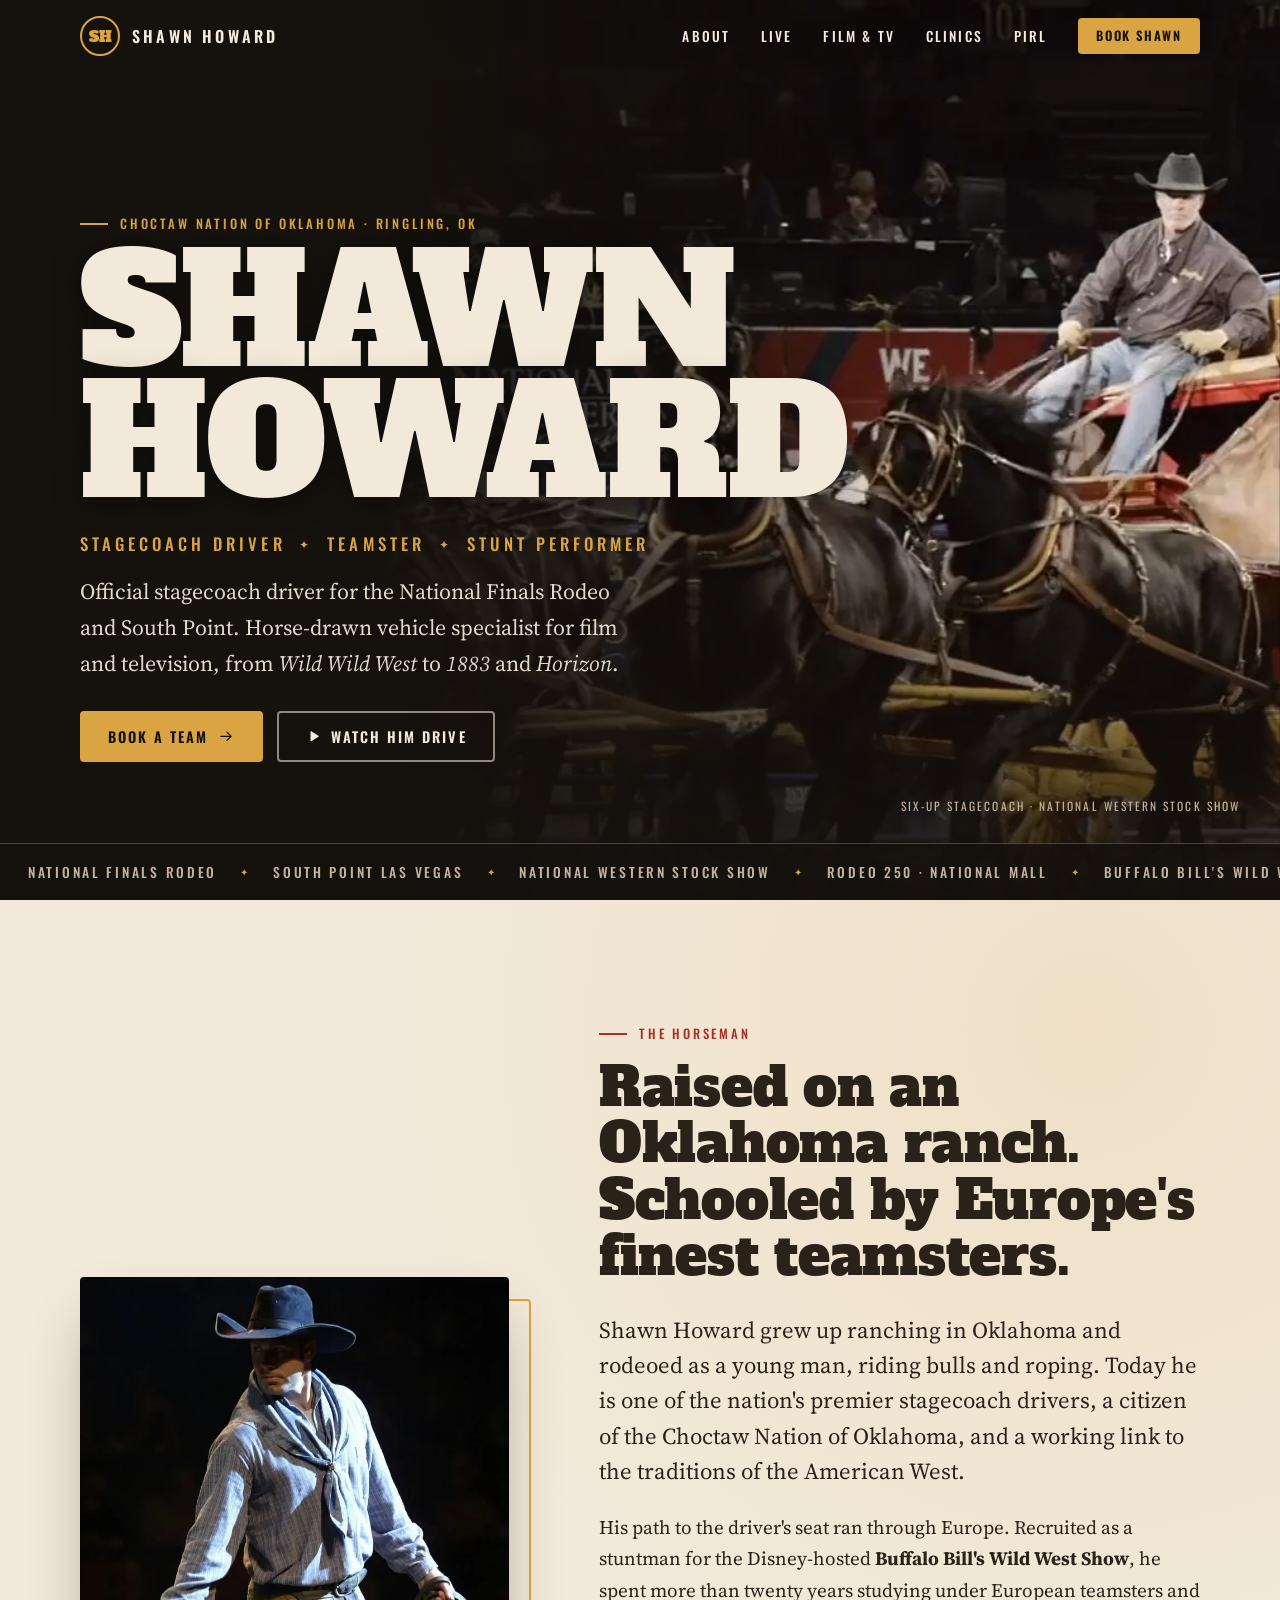
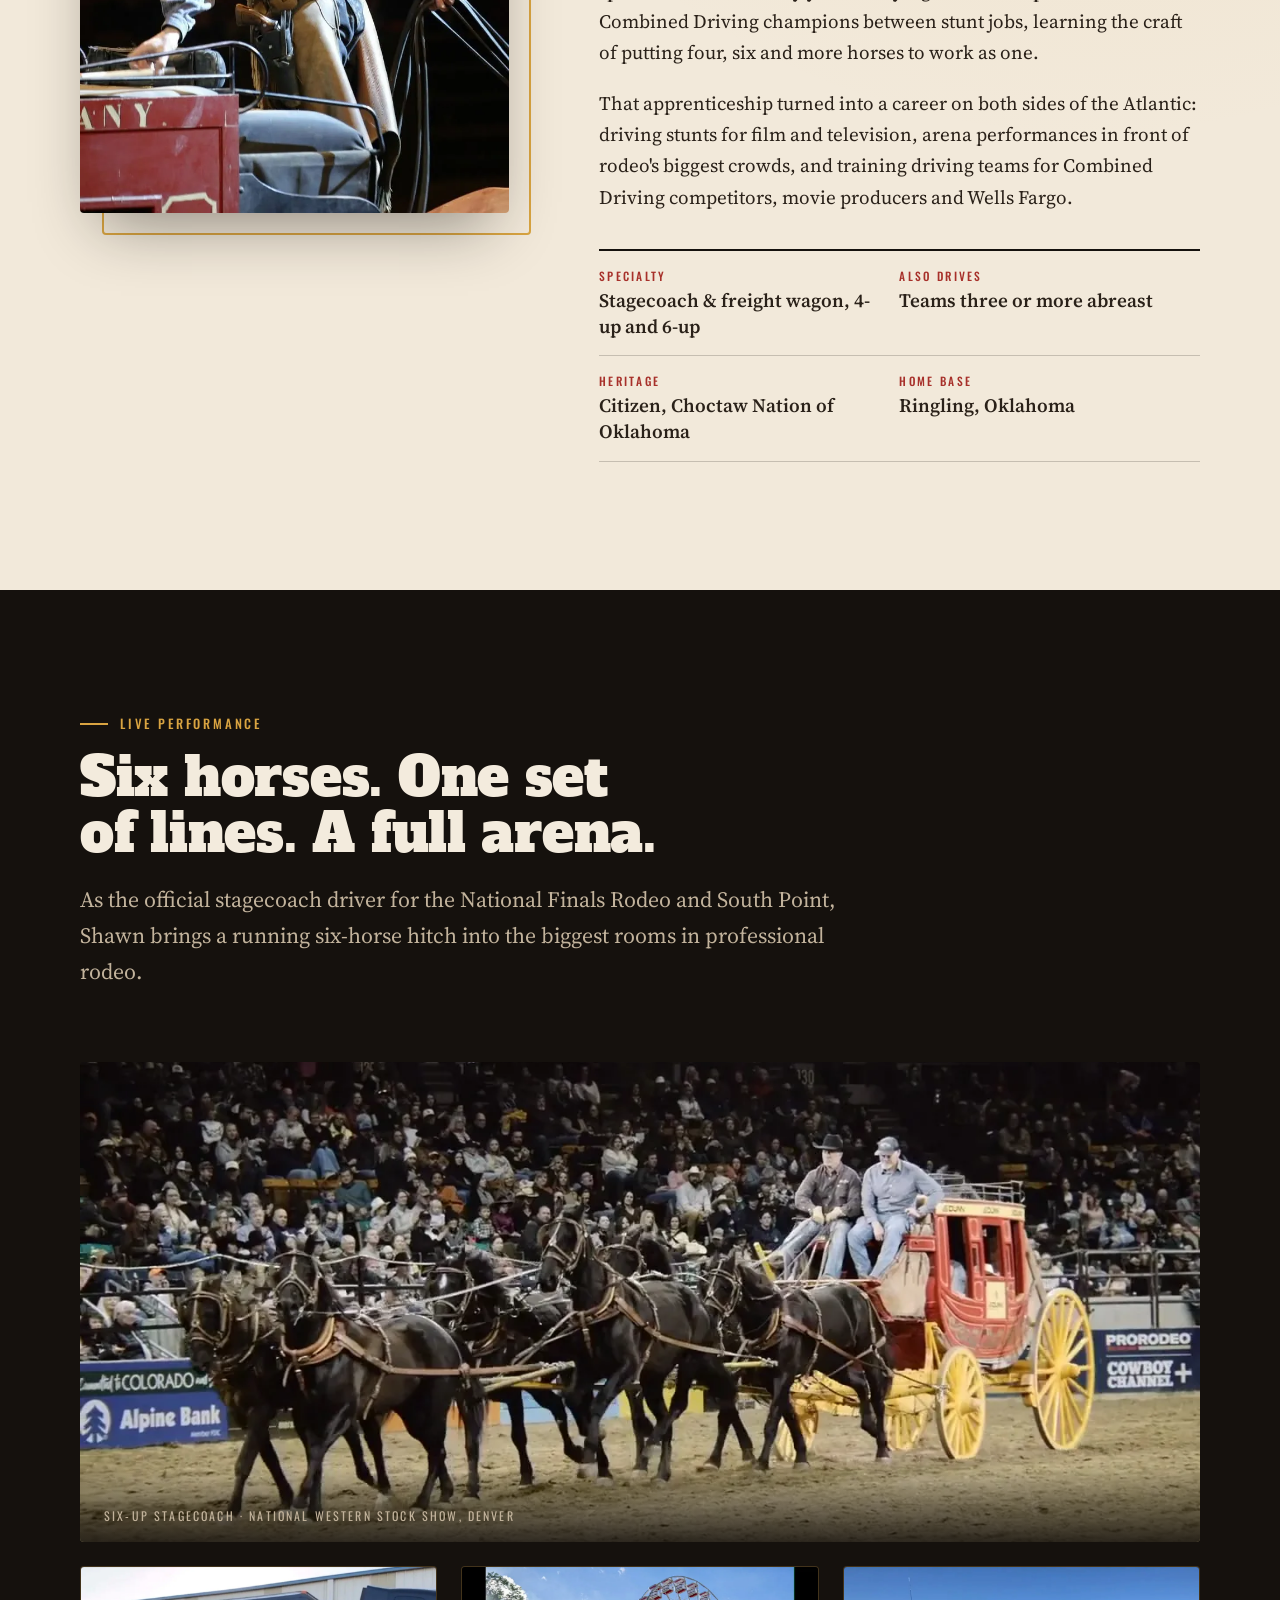
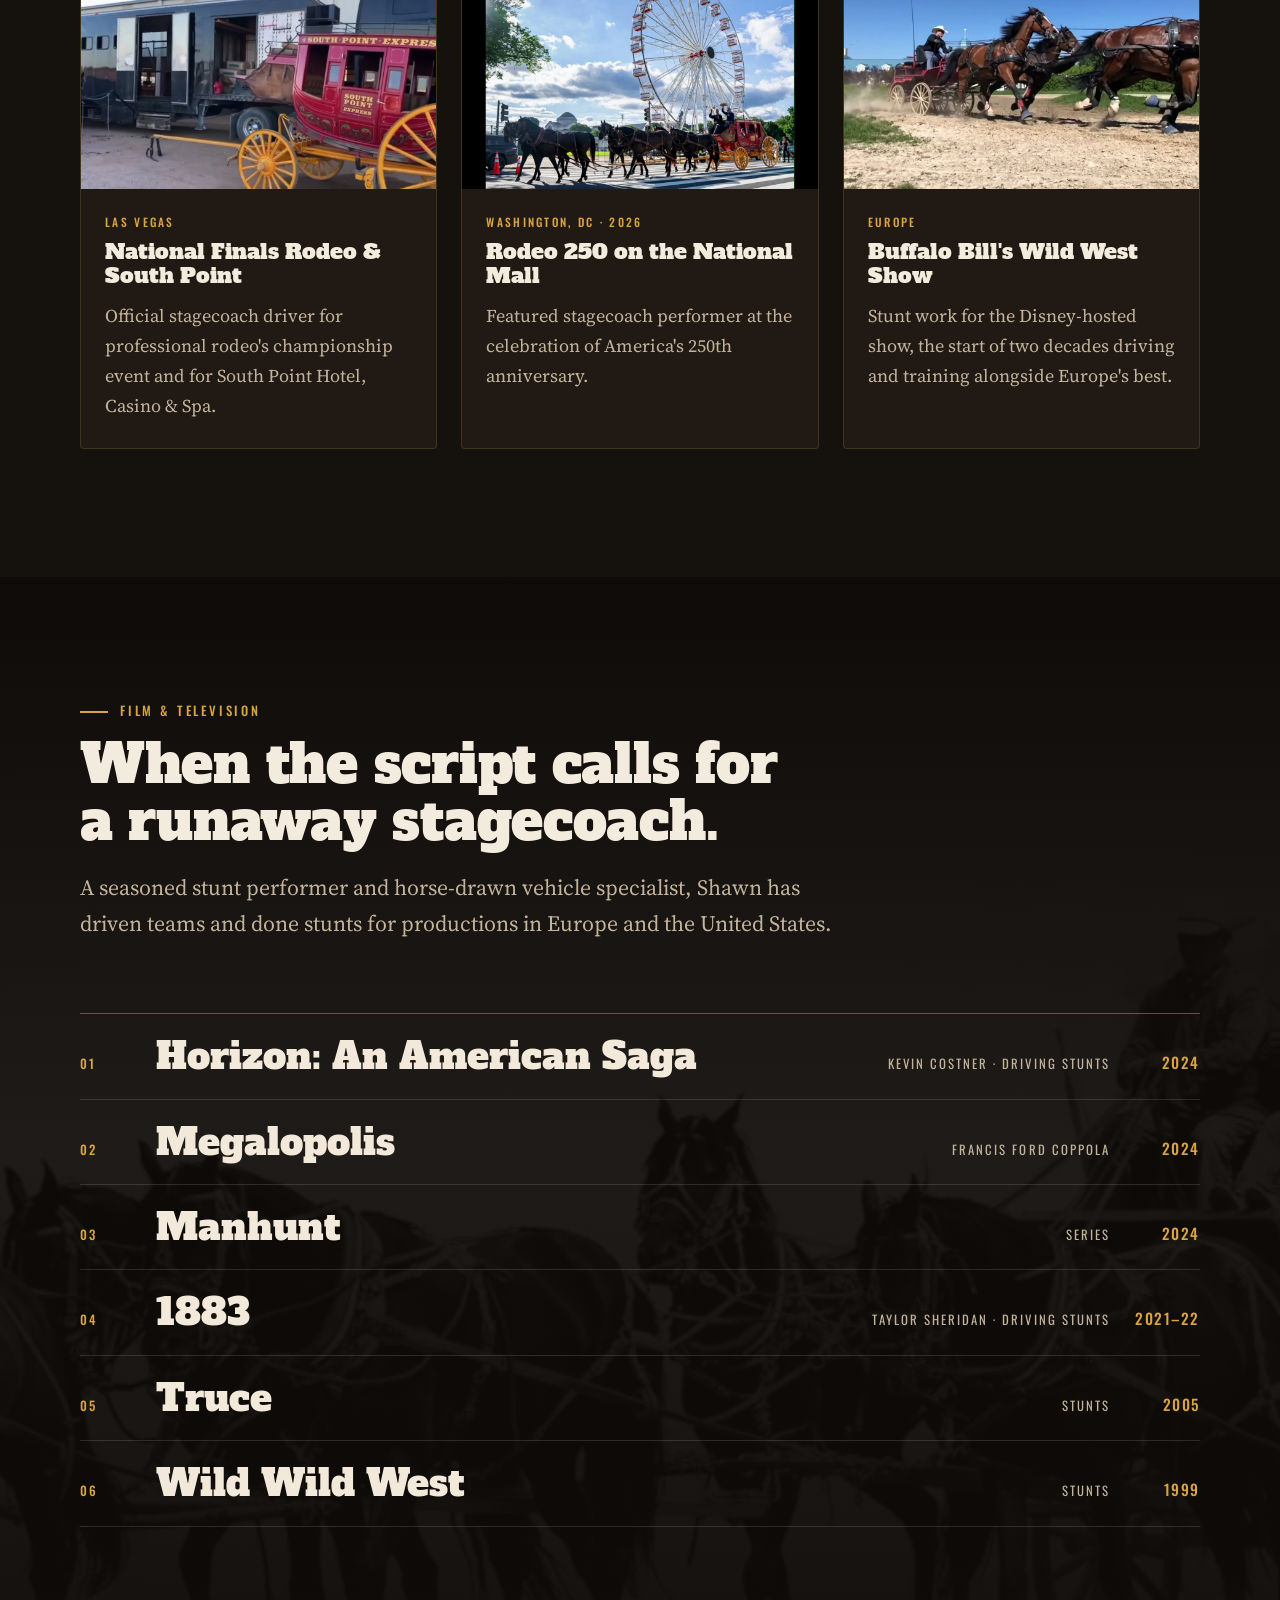
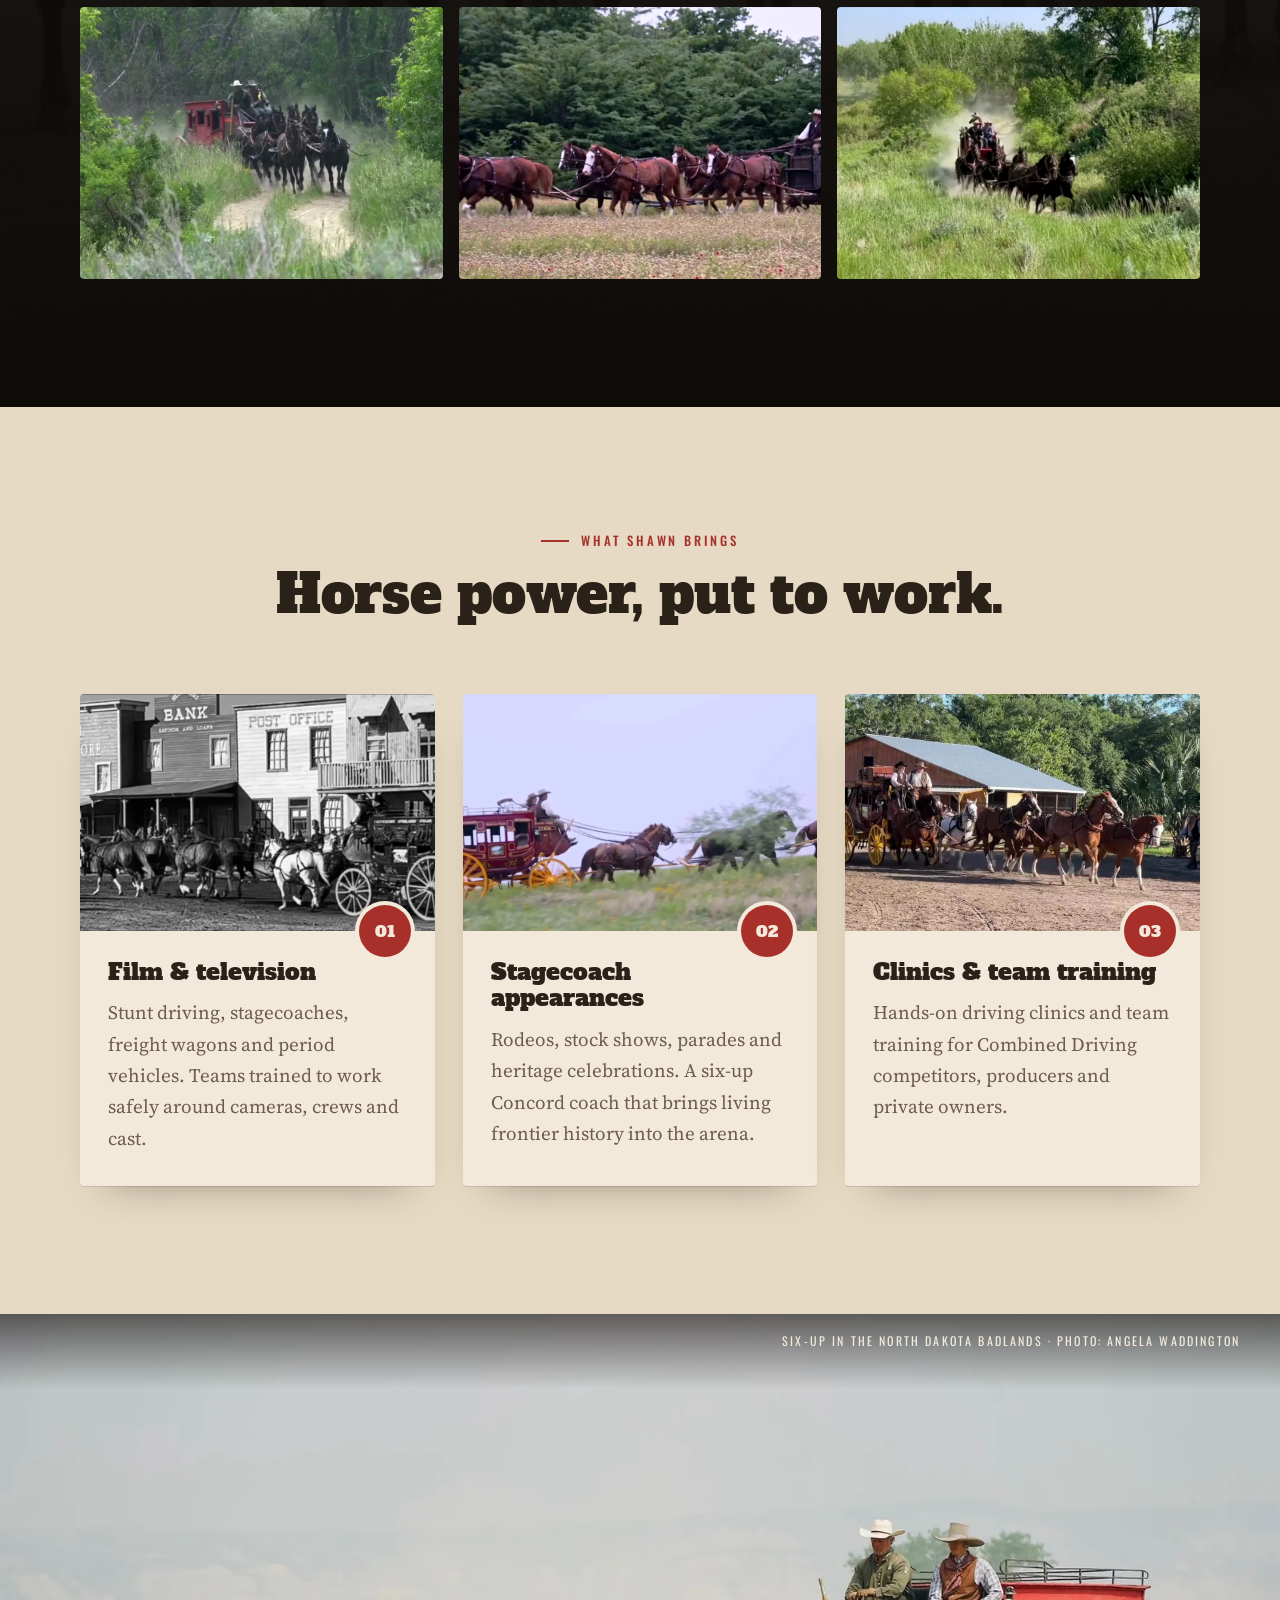
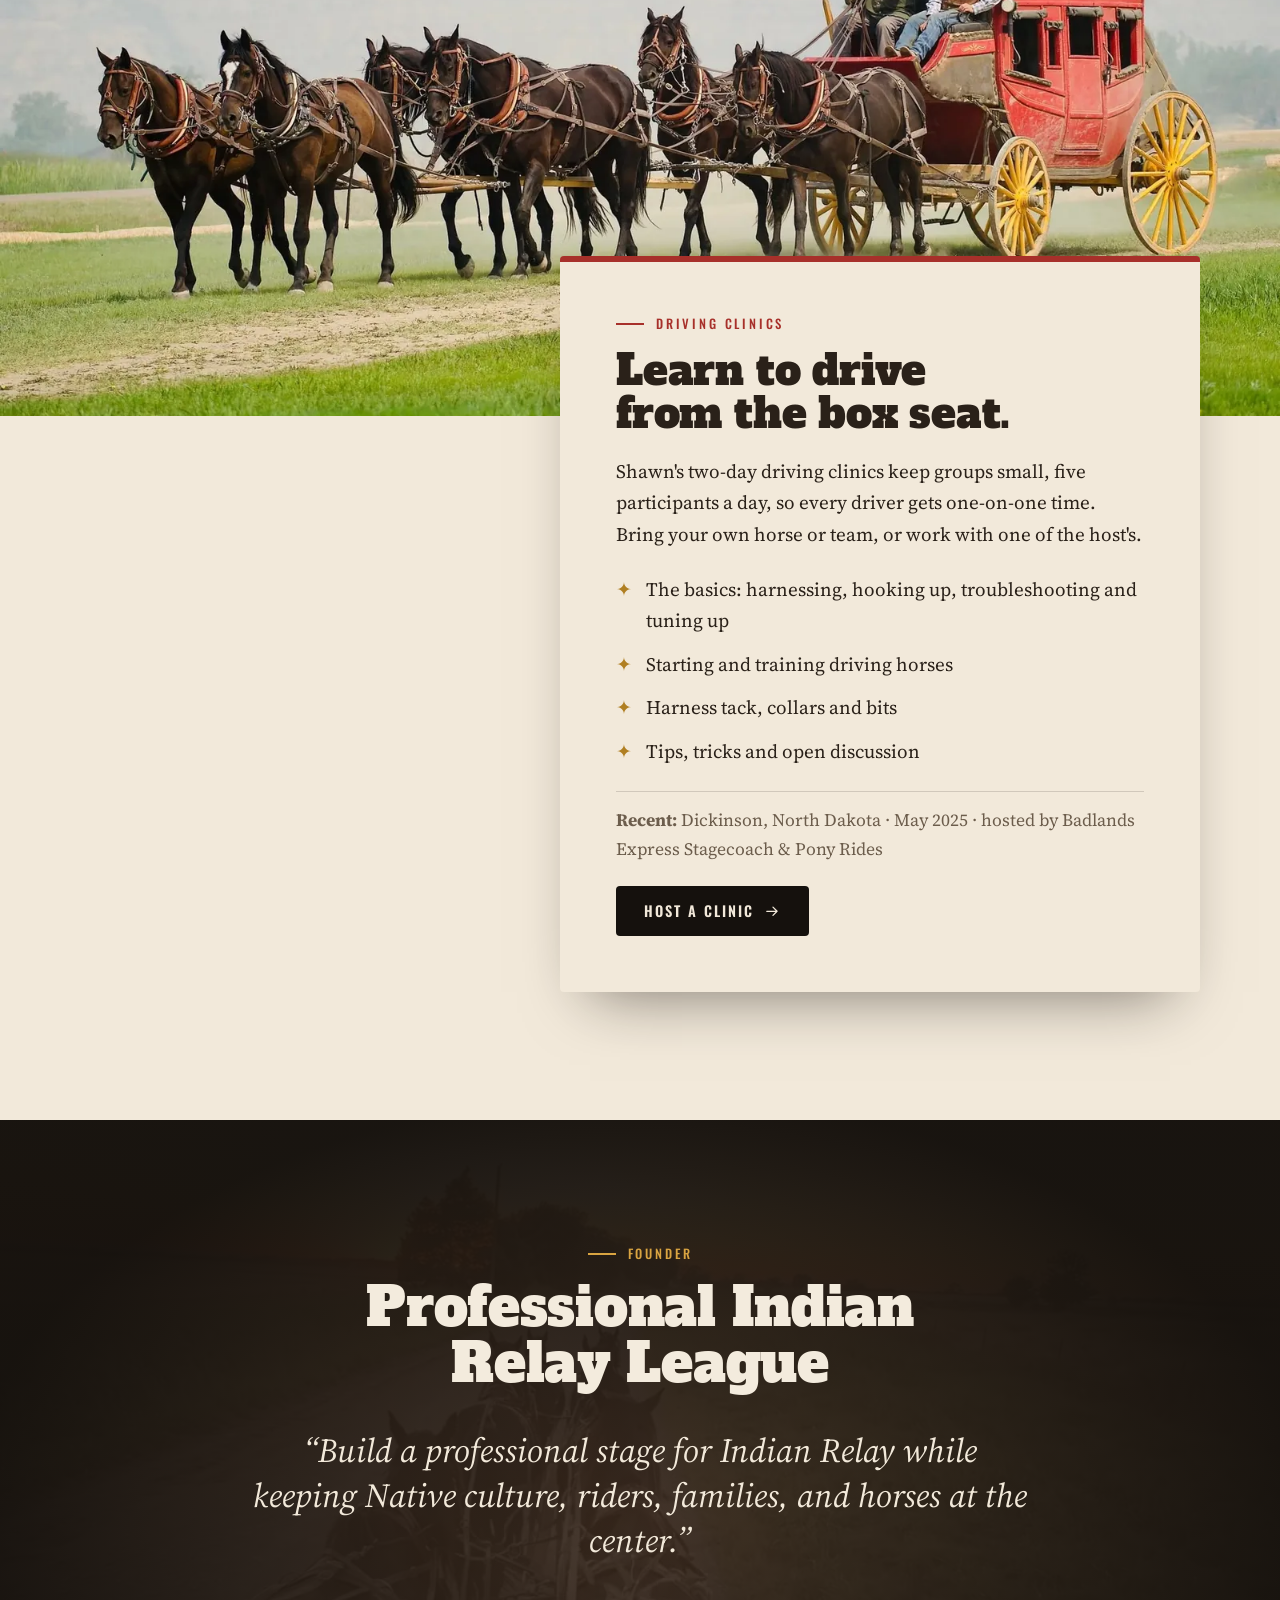
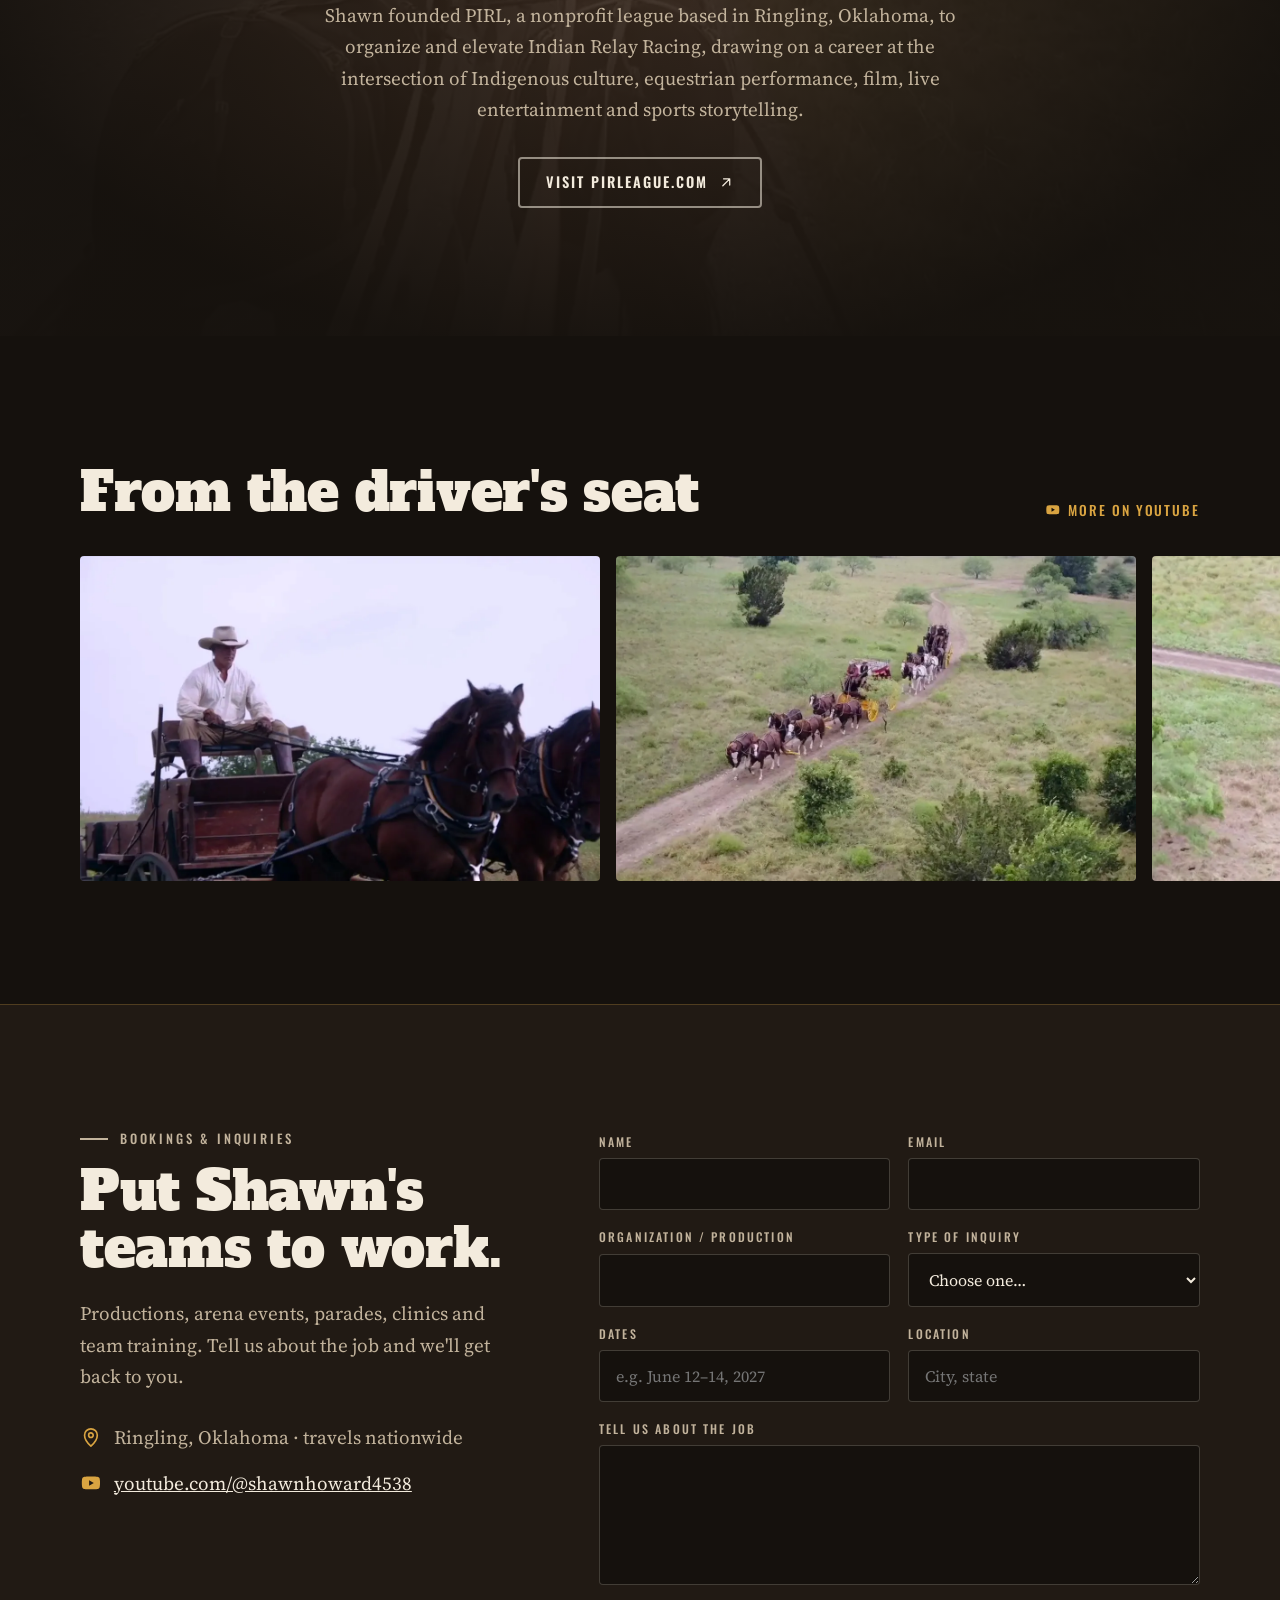
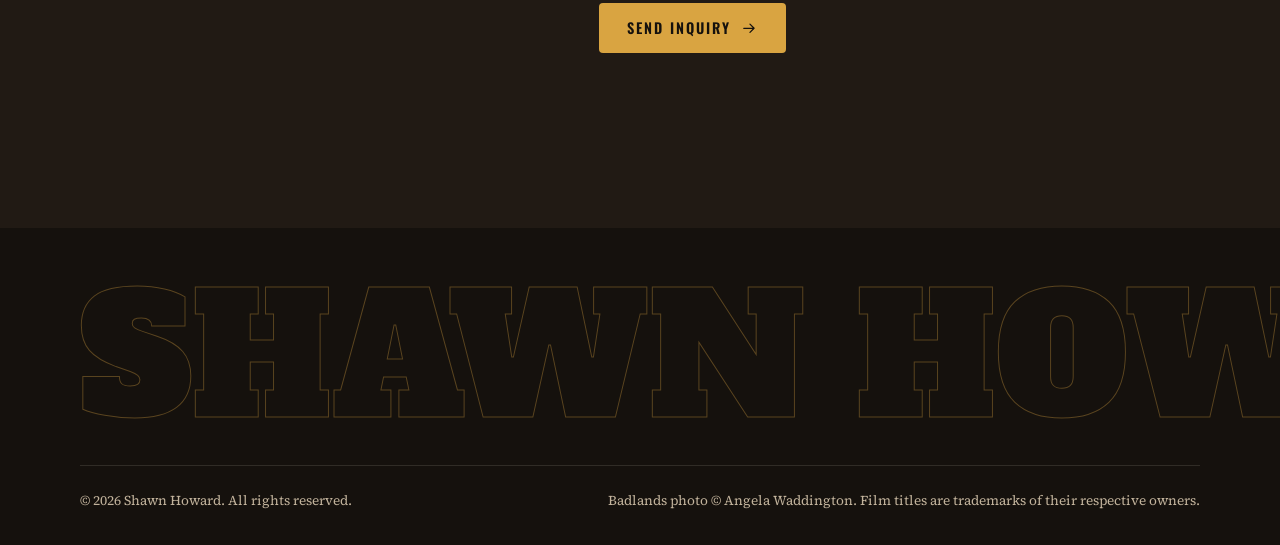
==== index.html @ 4d2b0231 "Add Shawn Howard homepage design mockup - Single-page static site: hero, about, live performance, fi" ====
<!doctype html>
<html lang="en">
<head>
  <meta charset="utf-8">
  <meta name="viewport" content="width=device-width, initial-scale=1">
  <!-- Design preview: keep out of search engines until launch -->
  <meta name="robots" content="noindex, nofollow">
  <title>Shawn Howard | Stagecoach Driver, Teamster &amp; Stunt Performer</title>
  <meta name="description" content="Shawn Howard: official stagecoach driver for the National Finals Rodeo and South Point, stunt performer and horse-drawn vehicle specialist for film and television, and four- and six-up driving clinician. Ringling, Oklahoma.">
  <meta name="theme-color" content="#15110d">
  <link rel="icon" href="data:image/svg+xml,%3Csvg xmlns='http://www.w3.org/2000/svg' viewBox='0 0 64 64'%3E%3Crect width='64' height='64' rx='10' fill='%2315110d'/%3E%3Ctext x='32' y='44' font-family='Georgia,serif' font-size='30' font-weight='700' text-anchor='middle' fill='%23d9a441'%3ESH%3C/text%3E%3C/svg%3E">

  <link rel="preconnect" href="https://fonts.googleapis.com">
  <link rel="preconnect" href="https://fonts.gstatic.com" crossorigin>
  <link rel="stylesheet" href="https://fonts.googleapis.com/css2?family=Alfa+Slab+One&family=Oswald:wght@400;500;600&family=Source+Serif+4:ital,opsz,wght@0,8..60,400;0,8..60,600;1,8..60,400&display=swap">

  <link rel="preload" as="image" href="assets/img/hero-arena-stagecoach.webp" fetchpriority="high">
  <link rel="stylesheet" href="css/styles.css">

  <!-- Flag JS early so reveal styles only apply when JS can un-hide content -->
  <script>document.documentElement.classList.add('js');</script>
  <script src="js/main.js" defer></script>
</head>
<body>

<svg class="sprite" aria-hidden="true" focusable="false" xmlns="http://www.w3.org/2000/svg">
  <symbol id="i-arrow" viewBox="0 0 24 24"><path fill="none" stroke="currentColor" stroke-width="1.8" stroke-linecap="round" stroke-linejoin="round" d="M4 12h15m-6-6 6 6-6 6"/></symbol>
  <symbol id="i-arrow-ne" viewBox="0 0 24 24"><path fill="none" stroke="currentColor" stroke-width="1.8" stroke-linecap="round" stroke-linejoin="round" d="M7 17 17 7M8 7h9v9"/></symbol>
  <symbol id="i-play" viewBox="0 0 24 24"><path fill="currentColor" d="M8 5.5v13a.8.8 0 0 0 1.2.7l10.3-6.5a.8.8 0 0 0 0-1.4L9.2 4.8A.8.8 0 0 0 8 5.5Z"/></symbol>
  <symbol id="i-pin" viewBox="0 0 24 24"><path fill="none" stroke="currentColor" stroke-width="1.8" stroke-linecap="round" stroke-linejoin="round" d="M12 21s7-6.2 7-12a7 7 0 0 0-14 0c0 5.8 7 12 7 12Zm0-9.5a2.5 2.5 0 1 0 0-5 2.5 2.5 0 0 0 0 5Z"/></symbol>
  <symbol id="i-menu" viewBox="0 0 24 24"><path fill="none" stroke="currentColor" stroke-width="1.8" stroke-linecap="round" d="M3 7h18M3 12h18M3 17h12"/></symbol>
  <symbol id="i-close" viewBox="0 0 24 24"><path fill="none" stroke="currentColor" stroke-width="1.8" stroke-linecap="round" d="m5 5 14 14M19 5 5 19"/></symbol>
  <symbol id="i-yt" viewBox="0 0 24 24"><path fill="currentColor" d="M21.6 7.2a2.5 2.5 0 0 0-1.8-1.8C18.2 5 12 5 12 5s-6.2 0-7.8.4A2.5 2.5 0 0 0 2.4 7.2 26 26 0 0 0 2 12a26 26 0 0 0 .4 4.8 2.5 2.5 0 0 0 1.8 1.8C5.8 19 12 19 12 19s6.2 0 7.8-.4a2.5 2.5 0 0 0 1.8-1.8A26 26 0 0 0 22 12a26 26 0 0 0-.4-4.8ZM10 15V9l5.2 3Z"/></symbol>
  <symbol id="i-star" viewBox="0 0 24 24"><path fill="currentColor" d="m12 2 2.4 7.2H22l-6.1 4.5 2.3 7.3L12 16.5 5.8 21l2.3-7.3L2 9.2h7.6Z"/></symbol>
</svg>

<a class="skip-link" href="#main">Skip to content</a>

<!-- ===================================================================
     HEADER
     =================================================================== -->
<header class="site-header" data-header>
  <div class="site-header__inner container">
    <a class="brand" href="#top" aria-label="Shawn Howard, home">
      <span class="brand__mark" aria-hidden="true">SH</span>
      <span class="brand__name">Shawn Howard</span>
    </a>
    <nav class="primary-nav" id="primary-nav" aria-label="Primary" data-nav>
      <ul>
        <li><a href="#about">About</a></li>
        <li><a href="#live">Live</a></li>
        <li><a href="#film">Film &amp; TV</a></li>
        <li><a href="#clinics">Clinics</a></li>
        <li><a href="#pirl">PIRL</a></li>
        <li><a class="btn btn--brass btn--sm" href="#contact">Book Shawn</a></li>
      </ul>
    </nav>
    <button class="menu-toggle" type="button" aria-controls="primary-nav" aria-expanded="false" data-menu-toggle hidden>
      <svg class="icon" aria-hidden="true"><use href="#i-menu"/></svg>
      <span class="visually-hidden">Menu</span>
    </button>
  </div>
</header>

<main id="main">

<!-- ===================================================================
     HERO
     =================================================================== -->
<section class="hero" id="top" aria-labelledby="hero-title">
  <figure class="hero__media">
    <img src="assets/img/hero-arena-stagecoach.webp" alt="A red Concord stagecoach with yellow wheels pulled by a team of black horses in front of a packed rodeo arena" width="1280" height="720" fetchpriority="high">
    <figcaption class="hero__caption">Six-up stagecoach · National Western Stock Show</figcaption>
  </figure>
  <div class="hero__content container">
    <p class="eyebrow eyebrow--brass">Choctaw Nation of Oklahoma · Ringling, OK</p>
    <h1 class="hero__title" id="hero-title">Shawn<br>Howard</h1>
    <p class="hero__role">Stagecoach Driver <span aria-hidden="true">✦</span> Teamster <span aria-hidden="true">✦</span> Stunt Performer</p>
    <p class="hero__lede">Official stagecoach driver for the National Finals Rodeo and South Point. Horse-drawn vehicle specialist for film and television, from <em>Wild Wild West</em> to <em>1883</em> and <em>Horizon</em>.</p>
    <div class="hero__actions">
      <a class="btn btn--brass" href="#contact">Book a team <svg class="icon" aria-hidden="true"><use href="#i-arrow"/></svg></a>
      <a class="btn btn--ghost" href="https://www.youtube.com/@shawnhoward4538" target="_blank" rel="noopener"><svg class="icon" aria-hidden="true"><use href="#i-play"/></svg> Watch him drive</a>
    </div>
  </div>

  <div class="ticker" aria-label="Highlights">
    <div class="ticker__track">
      <ul class="ticker__list">
        <li>National Finals Rodeo</li><li>South Point Las Vegas</li><li>National Western Stock Show</li><li>Rodeo 250 · National Mall</li><li>Buffalo Bill's Wild West Show</li><li>1883</li><li>Horizon</li><li>Megalopolis</li><li>Wild Wild West</li>
      </ul>
      <ul class="ticker__list" aria-hidden="true">
        <li>National Finals Rodeo</li><li>South Point Las Vegas</li><li>National Western Stock Show</li><li>Rodeo 250 · National Mall</li><li>Buffalo Bill's Wild West Show</li><li>1883</li><li>Horizon</li><li>Megalopolis</li><li>Wild Wild West</li>
      </ul>
    </div>
  </div>
</section>

<!-- ===================================================================
     ABOUT
     =================================================================== -->
<section class="section about" id="about" aria-labelledby="about-title">
  <div class="container about__grid">
    <figure class="about__photo reveal">
      <img src="assets/img/shawn-arena-portrait.webp" alt="Shawn Howard in a dark hat, plaid shirt, neckerchief and chaps, standing on a red stagecoach holding a coiled whip" width="768" height="960" loading="lazy">
    </figure>
    <div class="about__copy reveal">
      <p class="eyebrow">The horseman</p>
      <h2 class="section-title" id="about-title">Raised on an Oklahoma ranch. Schooled by Europe's finest teamsters.</h2>
      <p class="lead">Shawn Howard grew up ranching in Oklahoma and rodeoed as a young man, riding bulls and roping. Today he is one of the nation's premier stagecoach drivers, a citizen of the Choctaw Nation of Oklahoma, and a working link to the traditions of the American West.</p>
      <p>His path to the driver's seat ran through Europe. Recruited as a stuntman for the Disney-hosted <strong>Buffalo Bill's Wild West Show</strong>, he spent more than twenty years studying under European teamsters and Combined Driving champions between stunt jobs, learning the craft of putting four, six and more horses to work as one.</p>
      <p>That apprenticeship turned into a career on both sides of the Atlantic: driving stunts for film and television, arena performances in front of rodeo's biggest crowds, and training driving teams for Combined Driving competitors, movie producers and Wells Fargo.</p>

      <dl class="facts">
        <div><dt>Specialty</dt><dd>Stagecoach &amp; freight wagon, 4-up and 6-up</dd></div>
        <div><dt>Also drives</dt><dd>Teams three or more abreast</dd></div>
        <div><dt>Heritage</dt><dd>Citizen, Choctaw Nation of Oklahoma</dd></div>
        <div><dt>Home base</dt><dd>Ringling, Oklahoma</dd></div>
      </dl>
    </div>
  </div>
</section>

<!-- ===================================================================
     LIVE PERFORMANCE
     =================================================================== -->
<section class="section live" id="live" aria-labelledby="live-title">
  <div class="container">
    <header class="section-head reveal">
      <p class="eyebrow eyebrow--brass">Live performance</p>
      <h2 class="section-title" id="live-title">Six horses. One set of lines. A full arena.</h2>
      <p class="section-intro">As the official stagecoach driver for the National Finals Rodeo and South Point, Shawn brings a running six-horse hitch into the biggest rooms in professional rodeo.</p>
    </header>

    <div class="live__grid">
      <figure class="live__feature reveal">
        <img src="assets/img/arena-six-up-crowd.webp" alt="A six-horse hitch of black horses pulling a red stagecoach past a full grandstand" width="1280" height="720" loading="lazy">
        <figcaption>Six-up stagecoach · National Western Stock Show, Denver</figcaption>
      </figure>

      <article class="venue reveal">
        <img src="assets/img/south-point-express.webp" alt="The red South Point Express stagecoach with yellow wheels parked beside a horse trailer" width="1280" height="720" loading="lazy">
        <div class="venue__body">
          <p class="venue__kicker">Las Vegas</p>
          <h3>National Finals Rodeo &amp; South Point</h3>
          <p>Official stagecoach driver for professional rodeo's championship event and for South Point Hotel, Casino &amp; Spa.</p>
        </div>
      </article>

      <article class="venue reveal">
        <img src="assets/img/national-mall-six-up.webp" alt="A six-horse stagecoach team on a Washington DC street beside a Ferris wheel" width="1280" height="720" loading="lazy">
        <div class="venue__body">
          <p class="venue__kicker">Washington, DC · 2026</p>
          <h3>Rodeo 250 on the National Mall</h3>
          <p>Featured stagecoach performer at the celebration of America's 250th anniversary.</p>
        </div>
      </article>

      <article class="venue reveal">
        <img src="assets/img/europe-four-in-hand.webp" alt="A four-in-hand carriage driven at speed through a Combined Driving arena in Europe" width="1280" height="720" loading="lazy">
        <div class="venue__body">
          <p class="venue__kicker">Europe</p>
          <h3>Buffalo Bill's Wild West Show</h3>
          <p>Stunt work for the Disney-hosted show, the start of two decades driving and training alongside Europe's best.</p>
        </div>
      </article>
    </div>
  </div>
</section>

<!-- ===================================================================
     FILM & TV
     =================================================================== -->
<section class="section film" id="film" aria-labelledby="film-title">
  <div class="film__bg" aria-hidden="true"><img src="assets/img/bw-six-up.webp" alt="" width="1280" height="616" loading="lazy"></div>
  <div class="container film__inner">
    <header class="section-head reveal">
      <p class="eyebrow eyebrow--brass">Film &amp; television</p>
      <h2 class="section-title" id="film-title">When the script calls for a runaway stagecoach.</h2>
      <p class="section-intro">A seasoned stunt performer and horse-drawn vehicle specialist, Shawn has driven teams and done stunts for productions in Europe and the United States.</p>
    </header>

    <ol class="credits reveal">
      <li><span class="credits__title">Horizon: An American Saga</span><span class="credits__meta">Kevin Costner · Driving stunts</span><span class="credits__year">2024</span></li>
      <li><span class="credits__title">Megalopolis</span><span class="credits__meta">Francis Ford Coppola</span><span class="credits__year">2024</span></li>
      <li><span class="credits__title">Manhunt</span><span class="credits__meta">Series</span><span class="credits__year">2024</span></li>
      <li><span class="credits__title">1883</span><span class="credits__meta">Taylor Sheridan · Driving stunts</span><span class="credits__year">2021–22</span></li>
      <li><span class="credits__title">Truce</span><span class="credits__meta">Stunts</span><span class="credits__year">2005</span></li>
      <li><span class="credits__title">Wild Wild West</span><span class="credits__meta">Stunts</span><span class="credits__year">1999</span></li>
    </ol>
    <!-- PLACEHOLDER: confirm full credit list and roles with Shawn before launch -->

    <div class="film__strip reveal">
      <figure><img src="assets/img/stagecoach-woods.webp" alt="A red stagecoach behind a six-horse team on a narrow trail through green woods" width="1280" height="720" loading="lazy"></figure>
      <figure><img src="assets/img/freight-wagon-six-up.webp" alt="A teamster driving a freight wagon behind six sorrel horses through wildflowers" width="1280" height="720" loading="lazy"></figure>
      <figure><img src="assets/img/stagecoach-dust.webp" alt="A stagecoach team kicking up dust as it bursts out of the brush" width="1280" height="720" loading="lazy"></figure>
    </div>
  </div>
</section>

<!-- ===================================================================
     SERVICES
     =================================================================== -->
<section class="section services" id="services" aria-labelledby="services-title">
  <div class="container">
    <header class="section-head section-head--center reveal">
      <p class="eyebrow">What Shawn brings</p>
      <h2 class="section-title" id="services-title">Horse power, put to work.</h2>
    </header>
    <div class="services__grid">
      <article class="service reveal">
        <img src="assets/img/bw-western-town.webp" alt="Black-and-white photo of a stagecoach team in front of a western town set with a bank and post office" width="1280" height="592" loading="lazy">
        <div class="service__body">
          <span class="service__num" aria-hidden="true">01</span>
          <h3>Film &amp; television</h3>
          <p>Stunt driving, stagecoaches, freight wagons and period vehicles. Teams trained to work safely around cameras, crews and cast.</p>
        </div>
      </article>
      <article class="service reveal">
        <img src="assets/img/stagecoach-gallop.webp" alt="A red stagecoach at a gallop behind a team of horses across open grassland" width="1280" height="720" loading="lazy">
        <div class="service__body">
          <span class="service__num" aria-hidden="true">02</span>
          <h3>Stagecoach appearances</h3>
          <p>Rodeos, stock shows, parades and heritage celebrations. A six-up Concord coach that brings living frontier history into the arena.</p>
        </div>
      </article>
      <article class="service reveal">
        <img src="assets/img/ranch-barn-hitch.webp" alt="A stagecoach hitched to a mixed team of horses outside a ranch barn" width="1280" height="720" loading="lazy">
        <div class="service__body">
          <span class="service__num" aria-hidden="true">03</span>
          <h3>Clinics &amp; team training</h3>
          <p>Hands-on driving clinics and team training for Combined Driving competitors, producers and private owners.</p>
        </div>
      </article>
    </div>
  </div>
</section>

<!-- ===================================================================
     CLINICS
     =================================================================== -->
<section class="section clinics" id="clinics" aria-labelledby="clinics-title">
  <figure class="clinics__photo reveal">
    <img src="assets/img/six-up-badlands-waddington.webp" alt="Two drivers on a red stagecoach pulled by six dark horses across a green field with badlands hills behind" width="1600" height="1066" loading="lazy">
    <figcaption>Six-up in the North Dakota badlands · Photo: Angela Waddington</figcaption>
  </figure>
  <div class="container clinics__inner">
    <div class="clinics__card reveal">
      <p class="eyebrow">Driving clinics</p>
      <h2 class="section-title" id="clinics-title">Learn to drive from the box seat.</h2>
      <p>Shawn's two-day driving clinics keep groups small, five participants a day, so every driver gets one-on-one time. Bring your own horse or team, or work with one of the host's.</p>
      <ul class="checklist">
        <li>The basics: harnessing, hooking up, troubleshooting and tuning up</li>
        <li>Starting and training driving horses</li>
        <li>Harness tack, collars and bits</li>
        <li>Tips, tricks and open discussion</li>
      </ul>
      <p class="clinics__past"><strong>Recent:</strong> Dickinson, North Dakota · May 2025 · hosted by Badlands Express Stagecoach &amp; Pony Rides</p>
      <a class="btn btn--ink" href="#contact">Host a clinic <svg class="icon" aria-hidden="true"><use href="#i-arrow"/></svg></a>
    </div>
  </div>
</section>

<!-- ===================================================================
     PIRL
     =================================================================== -->
<section class="section pirl" id="pirl" aria-labelledby="pirl-title">
  <div class="pirl__bg" aria-hidden="true"><img src="assets/img/pov-sunset-road.webp" alt="" width="1280" height="720" loading="lazy"></div>
  <div class="container pirl__inner reveal">
    <p class="eyebrow eyebrow--brass">Founder</p>
    <h2 class="section-title" id="pirl-title">Professional Indian Relay League</h2>
    <blockquote class="pirl__quote">
      <p>“Build a professional stage for Indian Relay while keeping Native culture, riders, families, and horses at the center.”</p>
    </blockquote>
    <p class="pirl__body">Shawn founded PIRL, a nonprofit league based in Ringling, Oklahoma, to organize and elevate Indian Relay Racing, drawing on a career at the intersection of Indigenous culture, equestrian performance, film, live entertainment and sports storytelling.</p>
    <a class="btn btn--ghost" href="https://pirleague.com" target="_blank" rel="noopener">Visit pirleague.com <svg class="icon" aria-hidden="true"><use href="#i-arrow-ne"/></svg></a>
  </div>
</section>

<!-- ===================================================================
     GALLERY
     =================================================================== -->
<section class="section gallery" aria-labelledby="gallery-title">
  <div class="container gallery__head">
    <h2 class="section-title" id="gallery-title">From the driver's seat</h2>
    <a class="link-arrow" href="https://www.youtube.com/@shawnhoward4538" target="_blank" rel="noopener"><svg class="icon" aria-hidden="true"><use href="#i-yt"/></svg> More on YouTube</a>
  </div>
  <div class="gallery__rail" tabindex="0" role="region" aria-label="Photo gallery, scrolls horizontally">
    <figure><img src="assets/img/portrait-freight-wagon.webp" alt="Shawn Howard in a white shirt and hat driving a freight wagon behind a pair of bay horses" width="1280" height="720" loading="lazy"></figure>
    <figure><img src="assets/img/wagon-train-aerial.webp" alt="Aerial view of a wagon train and teams winding along a dirt track through green hills" width="1280" height="720" loading="lazy"></figure>
    <figure><img src="assets/img/stagecoach-aerial.webp" alt="Aerial view of a red stagecoach and four-horse team on a prairie track" width="1280" height="720" loading="lazy"></figure>
    <figure><img src="assets/img/pov-sunset-road.webp" alt="View from the driver's seat behind a four-horse team on a country road at sunset" width="1280" height="720" loading="lazy"></figure>
    <figure><img src="assets/img/stagecoach-sunset.webp" alt="A stagecoach at sunset beside a bronze cowboy statue" width="1280" height="720" loading="lazy"></figure>
  </div>
</section>

<!-- ===================================================================
     CONTACT
     =================================================================== -->
<section class="section contact" id="contact" aria-labelledby="contact-title">
  <div class="container contact__grid">
    <div class="contact__intro reveal">
      <p class="eyebrow eyebrow--brass">Bookings &amp; inquiries</p>
      <h2 class="section-title" id="contact-title">Put Shawn's teams to work.</h2>
      <p>Productions, arena events, parades, clinics and team training. Tell us about the job and we'll get back to you.</p>
      <ul class="contact__meta">
        <li><svg class="icon" aria-hidden="true"><use href="#i-pin"/></svg> Ringling, Oklahoma · travels nationwide</li>
        <li><svg class="icon" aria-hidden="true"><use href="#i-yt"/></svg> <a href="https://www.youtube.com/@shawnhoward4538" target="_blank" rel="noopener">youtube.com/@shawnhoward4538</a></li>
      </ul>
    </div>

    <!-- PLACEHOLDER: wire to a form endpoint with reCAPTCHA v3 (site key + server-side verify) at launch -->
    <form class="inquiry reveal" action="#" method="post" novalidate data-inquiry>
      <div class="inquiry__row">
        <label>Name<input type="text" name="name" autocomplete="name" required></label>
        <label>Email<input type="email" name="email" autocomplete="email" required></label>
      </div>
      <div class="inquiry__row">
        <label>Organization / production<input type="text" name="organization" autocomplete="organization"></label>
        <label>Type of inquiry
          <select name="type" required>
            <option value="">Choose one…</option>
            <option>Film or TV production</option>
            <option>Arena event or stagecoach appearance</option>
            <option>Driving clinic</option>
            <option>Team training</option>
            <option>Media or press</option>
            <option>Other</option>
          </select>
        </label>
      </div>
      <div class="inquiry__row">
        <label>Dates<input type="text" name="dates" placeholder="e.g. June 12–14, 2027"></label>
        <label>Location<input type="text" name="location" placeholder="City, state"></label>
      </div>
      <label>Tell us about the job<textarea name="message" rows="5" required></textarea></label>
      <!-- Honeypot: hidden from people, bots fill it in -->
      <div class="hp" aria-hidden="true">
        <label>Website<input type="text" name="website" tabindex="-1" autocomplete="off"></label>
      </div>
      <input type="hidden" name="g-recaptcha-response" value="">
      <button class="btn btn--brass" type="submit">Send inquiry <svg class="icon" aria-hidden="true"><use href="#i-arrow"/></svg></button>
      <p class="inquiry__status" role="status" aria-live="polite" data-status></p>
    </form>
  </div>
</section>

</main>

<!-- ===================================================================
     FOOTER
     =================================================================== -->
<footer class="site-footer">
  <div class="container">
    <p class="site-footer__wordmark" aria-hidden="true">Shawn Howard</p>
    <div class="site-footer__bottom">
      <p>&copy; <span data-year>2026</span> Shawn Howard. All rights reserved.</p>
      <p>Badlands photo &copy; Angela Waddington. Film titles are trademarks of their respective owners.</p>
    </div>
  </div>
</footer>

</body>
</html>
---- css/styles.css ----
/* =====================================================================
   Shawn Howard — homepage design preview
   Palette taken from the coach: lacquer red, wheel brass, leather,
   arena dust and old paper.
   ===================================================================== */

:root {
  --ink: #15110d;
  --ink-2: #211a14;
  --leather: #3a2a1d;
  --paper: #f2e9da;
  --paper-2: #e7dac4;
  --brass: #d9a441;
  --brass-dark: #b07f22;
  --coach: #a7302a;
  --dust: #b8a587;
  --text: #2a2119;
  --text-muted: #6c5d4c;
  --on-dark: #f3ebdd;
  --on-dark-muted: #c2b39c;

  --font-display: "Alfa Slab One", "Rockwell", Georgia, serif;
  --font-label: "Oswald", "Arial Narrow", sans-serif;
  --font-body: "Source Serif 4", Georgia, serif;

  --container: 1200px;
  --gutter: clamp(16px, 4vw, 40px);
  --radius: 4px;
  --section-y: clamp(72px, 10vw, 140px);
  --ease: cubic-bezier(.2, .7, .2, 1);
}

/* --- Base ------------------------------------------------------------ */
*, *::before, *::after { box-sizing: border-box; }
html { scroll-behavior: smooth; scroll-padding-top: 72px; -webkit-text-size-adjust: 100%; }
body {
  margin: 0;
  background: var(--paper);
  color: var(--text);
  font: 400 clamp(1.0625rem, .25vw + 1rem, 1.1875rem)/1.65 var(--font-body);
  overflow-x: hidden;
}
img { display: block; max-width: 100%; height: auto; }
figure { margin: 0; }
a { color: inherit; }
h1, h2, h3 { margin: 0; font-weight: 400; line-height: 1.05; }
p { margin: 0 0 1em; }
ul, ol { margin: 0; padding: 0; list-style: none; }

.sprite { position: absolute; width: 0; height: 0; overflow: hidden; }
.icon { width: 1.15em; height: 1.15em; flex: none; }
.visually-hidden {
  position: absolute !important; width: 1px; height: 1px; overflow: hidden;
  clip: rect(0 0 0 0); white-space: nowrap;
}
.container { width: 100%; max-width: var(--container); margin-inline: auto; padding-inline: var(--gutter); }

.skip-link {
  position: absolute; left: 16px; top: -60px; z-index: 100;
  background: var(--brass); color: var(--ink); padding: 10px 16px;
  font: 600 .9rem var(--font-label); text-transform: uppercase; letter-spacing: .08em;
  transition: top .2s;
}
.skip-link:focus { top: 12px; }

:focus-visible { outline: 3px solid var(--brass); outline-offset: 3px; }

/* --- Type helpers --------------------------------------------------- */
.eyebrow {
  display: flex; align-items: center; gap: 12px;
  margin-bottom: 18px;
  font: 500 .8rem/1 var(--font-label);
  text-transform: uppercase; letter-spacing: .22em;
  color: var(--coach);
}
.eyebrow::before { content: ""; width: 28px; height: 2px; background: currentColor; }
.eyebrow--brass { color: var(--brass); }

.section-title {
  font-family: var(--font-display);
  font-size: clamp(2rem, 4.2vw, 3.4rem);
  letter-spacing: -.005em;
  text-wrap: balance;
}
.section { padding-block: var(--section-y); position: relative; }
.section-head { max-width: 760px; margin-bottom: clamp(40px, 6vw, 72px); }
.section-head--center { margin-inline: auto; text-align: center; }
.section-head--center .eyebrow { justify-content: center; }
.section-intro { margin-top: 20px; font-size: 1.15em; color: var(--text-muted); }
.lead { font-size: 1.2em; line-height: 1.55; }

/* --- Buttons -------------------------------------------------------- */
.btn {
  display: inline-flex; align-items: center; gap: 10px;
  padding: 15px 26px;
  border: 2px solid transparent; border-radius: var(--radius);
  font: 600 .9rem/1 var(--font-label);
  text-transform: uppercase; letter-spacing: .14em; text-decoration: none;
  cursor: pointer;
  transition: background-color .2s, color .2s, border-color .2s, transform .2s var(--ease);
}
.btn:hover { transform: translateY(-2px); }
.btn .icon { transition: transform .2s var(--ease); }
.btn:hover .icon { transform: translateX(3px); }
.btn--brass { background: var(--brass); color: var(--ink); }
.btn--brass:hover { background: #e8b856; }
.btn--ghost { border-color: rgba(243, 235, 221, .55); color: var(--on-dark); }
.btn--ghost:hover { border-color: var(--brass); color: var(--brass); }
.btn--ink { background: var(--ink); color: var(--paper); }
.btn--ink:hover { background: var(--coach); }
.btn--sm { padding: 10px 16px; font-size: .8rem; }

.link-arrow {
  display: inline-flex; align-items: center; gap: 8px;
  font: 500 .85rem var(--font-label); text-transform: uppercase; letter-spacing: .14em;
  text-decoration: none; color: var(--coach);
}
.link-arrow:hover { color: var(--ink); }

/* --- Header --------------------------------------------------------- */
.site-header {
  position: fixed; inset: 0 0 auto; z-index: 50;
  color: var(--on-dark);
  transition: background-color .3s, box-shadow .3s;
}
.site-header.is-scrolled { background: rgba(21, 17, 13, .94); box-shadow: 0 1px 0 rgba(217, 164, 65, .25); backdrop-filter: blur(8px); }
.site-header__inner { display: flex; align-items: center; justify-content: space-between; height: 72px; }
.brand { display: flex; align-items: center; gap: 12px; text-decoration: none; }
.brand__mark {
  display: grid; place-items: center; width: 40px; height: 40px;
  border: 2px solid var(--brass); border-radius: 50%;
  font: 400 .95rem var(--font-display); color: var(--brass);
}
.brand__name { font: 600 1rem var(--font-label); text-transform: uppercase; letter-spacing: .2em; }

.primary-nav ul { display: flex; align-items: center; gap: clamp(16px, 2.4vw, 34px); }
.primary-nav a:not(.btn) {
  font: 500 .85rem var(--font-label); text-transform: uppercase; letter-spacing: .16em;
  text-decoration: none; padding-block: 8px; position: relative;
}
.primary-nav a:not(.btn)::after {
  content: ""; position: absolute; left: 0; right: 0; bottom: 2px; height: 2px;
  background: var(--brass); transform: scaleX(0); transform-origin: left; transition: transform .25s var(--ease);
}
.primary-nav a:not(.btn):hover::after { transform: scaleX(1); }

.menu-toggle {
  display: none; background: none; border: 0; color: inherit; padding: 8px; cursor: pointer;
}
.menu-toggle .icon { width: 28px; height: 28px; }

@media (max-width: 900px) {
  .js .menu-toggle { display: inline-flex; }
  .js .primary-nav {
    position: fixed; inset: 72px 0 auto; background: var(--ink);
    padding: 24px var(--gutter) 32px; border-top: 1px solid rgba(217, 164, 65, .25);
    transform: translateY(-8px); opacity: 0; visibility: hidden;
    transition: opacity .2s, transform .2s, visibility .2s;
  }
  .js .primary-nav.is-open { opacity: 1; transform: none; visibility: visible; }
  .js .primary-nav ul { flex-direction: column; align-items: flex-start; gap: 8px; }
  .js .primary-nav a:not(.btn) { font-size: 1.05rem; }
  .js .primary-nav .btn { margin-top: 12px; }
  .js .site-header:has(.is-open) { background: var(--ink); }
  html:not(.js) .primary-nav ul { gap: 14px; flex-wrap: wrap; }
  html:not(.js) .brand__name { display: none; }
}

/* --- Hero ----------------------------------------------------------- */
.hero {
  position: relative; min-height: min(100svh, 1000px);
  display: flex; flex-direction: column; justify-content: flex-end;
  background: var(--ink); color: var(--on-dark);
  isolation: isolate; overflow: hidden;
}
/* Photo sits right of the name so the driver and coach stay clear of the title */
.hero__media { position: absolute; inset: 0 0 0 30%; z-index: -1; overflow: hidden; }
.hero__media img {
  width: 100%; height: 100%; object-fit: cover; object-position: 8% 40%;
  animation: hero-drift 18s var(--ease) both;
}
.hero__media::after {
  content: ""; position: absolute; inset: 0;
  background:
    linear-gradient(90deg, rgba(21, 17, 13, 1) 0%, rgba(21, 17, 13, .55) 30%, rgba(21, 17, 13, 0) 60%),
    linear-gradient(0deg, rgba(21, 17, 13, .95) 0%, rgba(21, 17, 13, 0) 40%);
}
@keyframes hero-drift { from { transform: scale(1.08); } to { transform: scale(1); } }

.hero__caption {
  position: absolute; right: var(--gutter); bottom: 86px; z-index: 1;
  font: 400 .72rem var(--font-label); text-transform: uppercase; letter-spacing: .18em;
  color: var(--on-dark-muted);
}
.hero__content { padding-top: 140px; padding-bottom: clamp(56px, 9vh, 110px); }
.hero__title {
  font-family: var(--font-display);
  font-size: clamp(3.6rem, 12vw, 9.5rem);
  line-height: .86; letter-spacing: -.01em; text-transform: uppercase;
  color: var(--paper);
  text-shadow: 0 4px 30px rgba(0, 0, 0, .35);
}
.hero__role {
  margin: 22px 0 18px;
  font: 500 clamp(.85rem, 1.6vw, 1.05rem)/1.4 var(--font-label);
  text-transform: uppercase; letter-spacing: .24em; color: var(--brass);
}
.hero__role span { font-size: .7em; margin-inline: .5em; vertical-align: .15em; }
.hero__lede { max-width: 560px; font-size: 1.15em; color: var(--on-dark); opacity: .92; }
.hero__actions { display: flex; flex-wrap: wrap; gap: 14px; margin-top: 30px; }

/* Ticker */
.ticker {
  border-top: 1px solid rgba(217, 164, 65, .35);
  background: rgba(21, 17, 13, .85);
  overflow: hidden; white-space: nowrap;
}
.ticker__track { display: flex; width: max-content; animation: ticker 48s linear infinite; }
.ticker__list { display: flex; }
.ticker__list li {
  padding: 18px 28px; position: relative;
  font: 500 .85rem var(--font-label); text-transform: uppercase; letter-spacing: .2em; color: var(--on-dark-muted);
}
.ticker__list li::after { content: "✦"; position: absolute; right: -6px; color: var(--brass); font-size: .6rem; top: 50%; transform: translateY(-50%); }
@keyframes ticker { to { transform: translateX(-50%); } }

/* --- About ---------------------------------------------------------- */
.about {
  background:
    radial-gradient(circle at 85% 10%, rgba(217, 164, 65, .12), transparent 45%),
    var(--paper);
}
.about__grid { display: grid; grid-template-columns: minmax(0, 5fr) minmax(0, 7fr); gap: clamp(40px, 7vw, 100px); align-items: center; }
.about__photo { position: relative; }
.about__photo::before {
  content: ""; position: absolute; inset: 22px -22px -22px 22px;
  border: 2px solid var(--brass); border-radius: var(--radius); z-index: 0;
}
.about__photo img { position: relative; z-index: 1; width: 100%; border-radius: var(--radius); box-shadow: 0 30px 60px -20px rgba(21, 17, 13, .45); }
.about__copy .section-title { margin-bottom: 28px; }

.facts {
  display: grid; grid-template-columns: repeat(2, minmax(0, 1fr)); gap: 0;
  margin: 36px 0 0; border-top: 2px solid var(--ink);
}
.facts div { padding: 16px 16px 16px 0; border-bottom: 1px solid rgba(21, 17, 13, .2); }
.facts dt { font: 500 .72rem var(--font-label); text-transform: uppercase; letter-spacing: .2em; color: var(--coach); }
.facts dd { margin: 4px 0 0; font-weight: 600; line-height: 1.35; }

/* --- Live ----------------------------------------------------------- */
.live { background: var(--ink); color: var(--on-dark); }
.live .section-intro { color: var(--on-dark-muted); }
.live__grid {
  display: grid; gap: 24px;
  grid-template-columns: repeat(3, minmax(0, 1fr));
}
.live__feature { grid-column: 1 / -1; position: relative; border-radius: var(--radius); overflow: hidden; }
.live__feature img { width: 100%; aspect-ratio: 21 / 9; object-fit: cover; object-position: center 60%; }
.live__feature figcaption, .clinics__photo figcaption {
  position: absolute; left: 0; bottom: 0; padding: 40px 24px 18px; width: 100%;
  background: linear-gradient(0deg, rgba(21, 17, 13, .85), transparent);
  font: 400 .75rem var(--font-label); text-transform: uppercase; letter-spacing: .18em; color: var(--on-dark-muted);
}
.venue {
  background: var(--ink-2); border: 1px solid rgba(217, 164, 65, .18); border-radius: var(--radius);
  overflow: hidden; display: flex; flex-direction: column;
  transition: border-color .25s, transform .25s var(--ease);
}
.venue:hover { border-color: rgba(217, 164, 65, .6); transform: translateY(-4px); }
.venue img { aspect-ratio: 16 / 10; object-fit: cover; width: 100%; }
.venue__body { padding: 24px 24px 28px; }
.venue__kicker { font: 500 .72rem var(--font-label); text-transform: uppercase; letter-spacing: .2em; color: var(--brass); margin-bottom: 10px; }
.venue h3 { font: 400 1.35rem/1.15 var(--font-display); margin-bottom: 12px; }
.venue p:last-child { margin: 0; color: var(--on-dark-muted); font-size: .95em; }

/* --- Film ----------------------------------------------------------- */
.film { background: #0e0b08; color: var(--on-dark); overflow: hidden; isolation: isolate; }
.film__bg { position: absolute; inset: 0; z-index: -1; }
.film__bg img { width: 100%; height: 100%; object-fit: cover; opacity: .18; filter: grayscale(1) contrast(1.1); }
.film__bg::after { content: ""; position: absolute; inset: 0; background: linear-gradient(180deg, #0e0b08 0%, rgba(14, 11, 8, .6) 40%, #0e0b08 100%); }
.film .section-intro { color: var(--on-dark-muted); }

.credits { border-top: 1px solid rgba(217, 164, 65, .45); counter-reset: credit; }
.credits li {
  display: grid; grid-template-columns: 56px minmax(0, 1fr) auto auto; align-items: baseline; gap: 20px;
  padding: 22px 0; border-bottom: 1px solid rgba(243, 235, 221, .14);
  counter-increment: credit;
  transition: background-color .25s, padding .25s var(--ease);
}
.credits li::before {
  content: counter(credit, decimal-leading-zero);
  font: 500 .8rem var(--font-label); letter-spacing: .14em; color: var(--brass);
}
.credits li:hover { background: rgba(217, 164, 65, .06); padding-inline: 12px; }
.credits__title { font: 400 clamp(1.4rem, 3vw, 2.3rem)/1.1 var(--font-display); color: var(--paper); }
.credits__meta { font: 400 .8rem var(--font-label); text-transform: uppercase; letter-spacing: .16em; color: var(--on-dark-muted); text-align: right; }
.credits__year { font: 500 .95rem var(--font-label); letter-spacing: .1em; color: var(--brass); min-width: 70px; text-align: right; }

.film__strip { display: grid; grid-template-columns: repeat(3, minmax(0, 1fr)); gap: 16px; margin-top: clamp(48px, 7vw, 80px); }
.film__strip img { width: 100%; aspect-ratio: 4 / 3; object-fit: cover; border-radius: var(--radius); filter: saturate(.85) contrast(1.05); transition: filter .3s; }
.film__strip img:hover { filter: none; }

/* --- Services ------------------------------------------------------- */
.services { background: var(--paper-2); }
.services__grid { display: grid; grid-template-columns: repeat(3, minmax(0, 1fr)); gap: 28px; }
.service { background: var(--paper); border-radius: var(--radius); overflow: hidden; box-shadow: 0 1px 0 rgba(21, 17, 13, .12), 0 20px 40px -28px rgba(21, 17, 13, .5); }
.service img { width: 100%; aspect-ratio: 3 / 2; object-fit: cover; }
.service__body { padding: 28px 28px 32px; position: relative; }
.service__num {
  position: absolute; top: -26px; right: 24px;
  display: grid; place-items: center; width: 52px; height: 52px; border-radius: 50%;
  background: var(--coach); color: var(--paper);
  font: 400 1rem var(--font-display); box-shadow: 0 0 0 4px var(--paper);
}
.service h3 { font: 400 1.45rem/1.15 var(--font-display); margin-bottom: 12px; }
.service p { margin: 0; color: var(--text-muted); }

/* --- Clinics -------------------------------------------------------- */
.clinics { padding-top: 0; background: var(--paper); }
.clinics__photo { position: relative; }
.clinics__photo img { width: 100%; max-height: 78vh; min-height: 360px; object-fit: cover; object-position: center 60%; }
/* Caption sits at the top: the card overlaps the bottom of the photo */
.clinics__photo figcaption {
  top: 0; bottom: auto; padding: 18px var(--gutter) 40px; text-align: right;
  background: linear-gradient(180deg, rgba(21, 17, 13, .6), transparent); color: var(--on-dark);
}
.clinics__inner { position: relative; margin-top: clamp(-160px, -14vw, -60px); }
.clinics__card {
  max-width: 640px; margin-left: auto;
  background: var(--paper); padding: clamp(32px, 5vw, 56px);
  border-top: 6px solid var(--coach); border-radius: var(--radius);
  box-shadow: 0 30px 60px -30px rgba(21, 17, 13, .55);
}
.clinics__card .section-title { margin-bottom: 20px; font-size: clamp(1.8rem, 3.4vw, 2.6rem); }
.checklist { margin: 24px 0; display: grid; gap: 12px; }
.checklist li { position: relative; padding-left: 30px; }
.checklist li::before { content: "✦"; position: absolute; left: 0; top: 0; color: var(--brass-dark); }
.clinics__past { font-size: .92em; color: var(--text-muted); padding: 14px 0 22px; border-top: 1px solid rgba(21, 17, 13, .15); margin: 0; }

/* --- PIRL ----------------------------------------------------------- */
.pirl { background: var(--leather); color: var(--on-dark); overflow: hidden; isolation: isolate; text-align: center; }
.pirl__bg { position: absolute; inset: 0; z-index: -1; }
.pirl__bg img { width: 100%; height: 100%; object-fit: cover; opacity: .28; }
.pirl__bg::after { content: ""; position: absolute; inset: 0; background: radial-gradient(ellipse at center, rgba(58, 42, 29, .55), rgba(21, 17, 13, .95) 75%); }
.pirl__inner { max-width: 860px; }
.pirl .eyebrow { justify-content: center; }
.pirl__quote { margin: 36px 0; }
.pirl__quote p {
  font: italic 400 clamp(1.4rem, 3vw, 2.1rem)/1.35 var(--font-body);
  color: var(--paper); margin: 0;
}
.pirl__body { color: var(--on-dark-muted); max-width: 640px; margin: 0 auto 32px; }

/* --- Gallery -------------------------------------------------------- */
.gallery { background: var(--ink); color: var(--on-dark); padding-bottom: calc(var(--section-y) * .8); }
.gallery__head { display: flex; justify-content: space-between; align-items: end; gap: 20px; flex-wrap: wrap; margin-bottom: 36px; }
.gallery__head .link-arrow { color: var(--brass); }
.gallery__head .link-arrow:hover { color: var(--paper); }
.gallery__rail {
  display: grid; grid-auto-flow: column; grid-auto-columns: min(78vw, 520px); gap: 16px;
  overflow-x: auto; scroll-snap-type: x mandatory; overscroll-behavior-x: contain;
  padding: 0 max(var(--gutter), calc((100vw - var(--container)) / 2 + var(--gutter))) 20px;
  scrollbar-color: var(--brass) transparent;
}
.gallery__rail figure { scroll-snap-align: center; }
.gallery__rail img { width: 100%; aspect-ratio: 16 / 10; object-fit: cover; border-radius: var(--radius); }

/* --- Contact -------------------------------------------------------- */
.contact { background: var(--ink-2); color: var(--on-dark); border-top: 1px solid rgba(217, 164, 65, .25); }
.contact__grid { display: grid; grid-template-columns: minmax(0, 5fr) minmax(0, 7fr); gap: clamp(40px, 7vw, 96px); }
.contact__intro p { color: var(--on-dark-muted); }
.contact__intro .section-title { margin-bottom: 22px; }
.contact__meta { margin-top: 30px; display: grid; gap: 14px; }
.contact__meta li { display: flex; align-items: center; gap: 12px; color: var(--on-dark-muted); }
.contact__meta .icon { color: var(--brass); }
.contact__meta a { color: var(--on-dark); }

.inquiry { display: grid; gap: 18px; }
.inquiry__row { display: grid; grid-template-columns: repeat(2, minmax(0, 1fr)); gap: 18px; }
.inquiry label {
  display: grid; gap: 8px;
  font: 500 .75rem var(--font-label); text-transform: uppercase; letter-spacing: .18em; color: var(--on-dark-muted);
}
.inquiry input, .inquiry select, .inquiry textarea {
  width: 100%; padding: 14px 16px;
  background: var(--ink); color: var(--on-dark);
  border: 1px solid rgba(243, 235, 221, .2); border-radius: var(--radius);
  font: 400 1rem var(--font-body); letter-spacing: 0; text-transform: none;
  transition: border-color .2s;
}
.inquiry input:focus, .inquiry select:focus, .inquiry textarea:focus { border-color: var(--brass); outline: none; box-shadow: 0 0 0 3px rgba(217, 164, 65, .25); }
.inquiry input[aria-invalid="true"], .inquiry select[aria-invalid="true"], .inquiry textarea[aria-invalid="true"] { border-color: #e0614f; }
.inquiry textarea { resize: vertical; min-height: 140px; }
.inquiry .btn { justify-self: start; }
.inquiry__status { margin: 0; min-height: 1.5em; color: var(--brass); }
.hp { position: absolute; left: -9999px; width: 1px; height: 1px; overflow: hidden; }

/* --- Footer --------------------------------------------------------- */
.site-footer { background: var(--ink); color: var(--on-dark-muted); padding: 56px 0 32px; overflow: hidden; }
.site-footer__wordmark {
  font: 400 clamp(3rem, 13vw, 11rem)/.9 var(--font-display); text-transform: uppercase;
  color: transparent; -webkit-text-stroke: 1px rgba(217, 164, 65, .35);
  margin: 0 0 32px; white-space: nowrap;
}
.site-footer__bottom {
  display: flex; flex-wrap: wrap; justify-content: space-between; gap: 12px 32px;
  padding-top: 24px; border-top: 1px solid rgba(243, 235, 221, .12);
  font-size: .85rem;
}
.site-footer__bottom p { margin: 0; }

/* --- Reveal on scroll (JS only) ------------------------------------ */
.js .reveal { opacity: 0; transform: translateY(28px); transition: opacity .8s var(--ease), transform .8s var(--ease); }
.js .reveal.is-visible { opacity: 1; transform: none; }

/* --- Responsive ----------------------------------------------------- */
@media (max-width: 960px) {
  .about__grid, .contact__grid { grid-template-columns: 1fr; }
  .about__photo { max-width: 460px; }
  .live__grid, .services__grid { grid-template-columns: 1fr 1fr; }
  .services__grid .service:last-child { grid-column: 1 / -1; }
  .credits li { grid-template-columns: 40px minmax(0, 1fr) auto; }
  .credits__meta { grid-column: 2 / -1; grid-row: 2; text-align: left; margin-top: -8px; }
}
@media (max-width: 640px) {
  .hero__media { inset: 0; }
  .hero__media img { object-position: 52% 30%; }
  .hero__media::after {
    background: linear-gradient(0deg, rgba(21, 17, 13, .97) 10%, rgba(21, 17, 13, .55) 60%, rgba(21, 17, 13, .35) 100%);
  }
  .hero__caption { display: none; }
  .live__grid, .services__grid, .film__strip, .inquiry__row { grid-template-columns: 1fr; }
  .live__feature img { aspect-ratio: 4 / 3; }
  .facts { grid-template-columns: 1fr; }
  .about__photo::before { inset: 14px -14px -14px 14px; }
  .film__strip figure:nth-child(n+2) { display: none; }
  .credits li { grid-template-columns: 32px minmax(0, 1fr) auto; gap: 12px; }
  .clinics__inner { margin-top: -40px; }
}

@media (prefers-reduced-motion: reduce) {
  html { scroll-behavior: auto; }
  *, *::before, *::after { animation: none !important; transition-duration: .01ms !important; }
  .js .reveal { opacity: 1; transform: none; }
  .ticker { overflow-x: auto; }
}
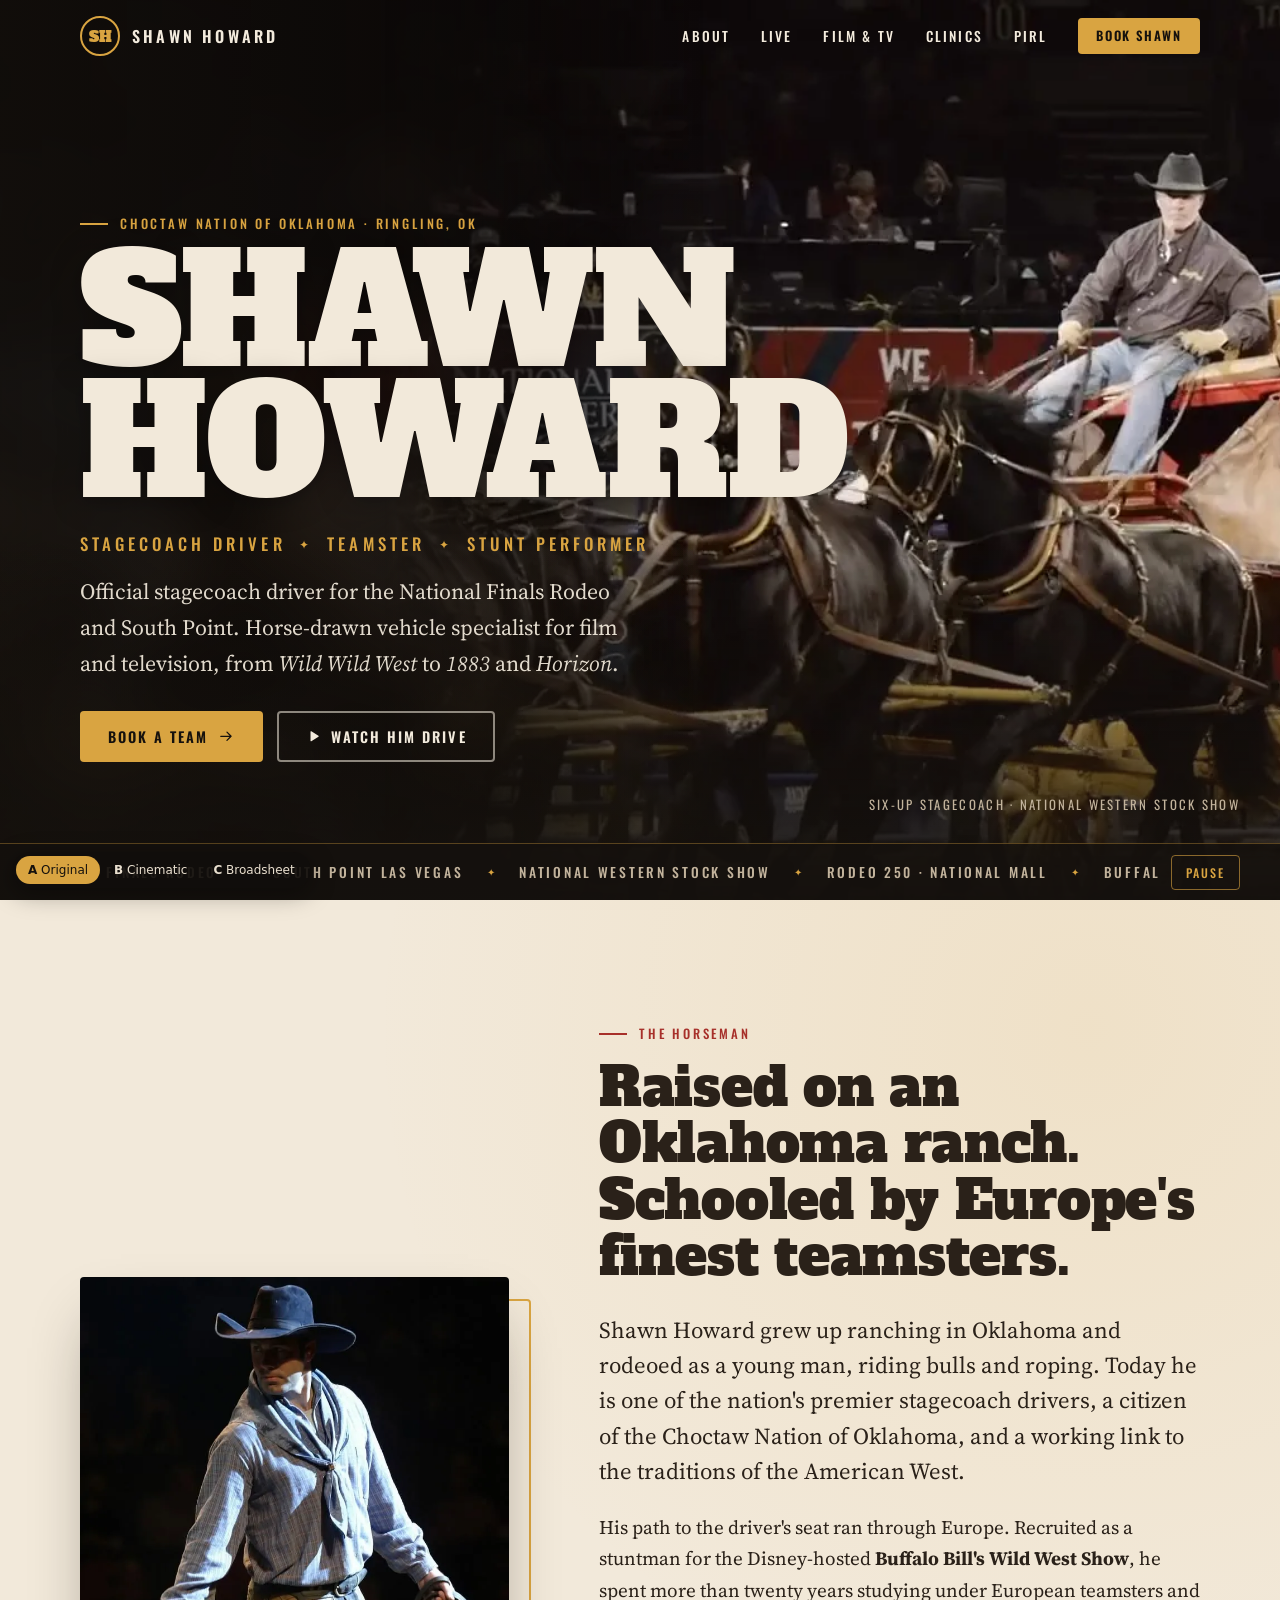
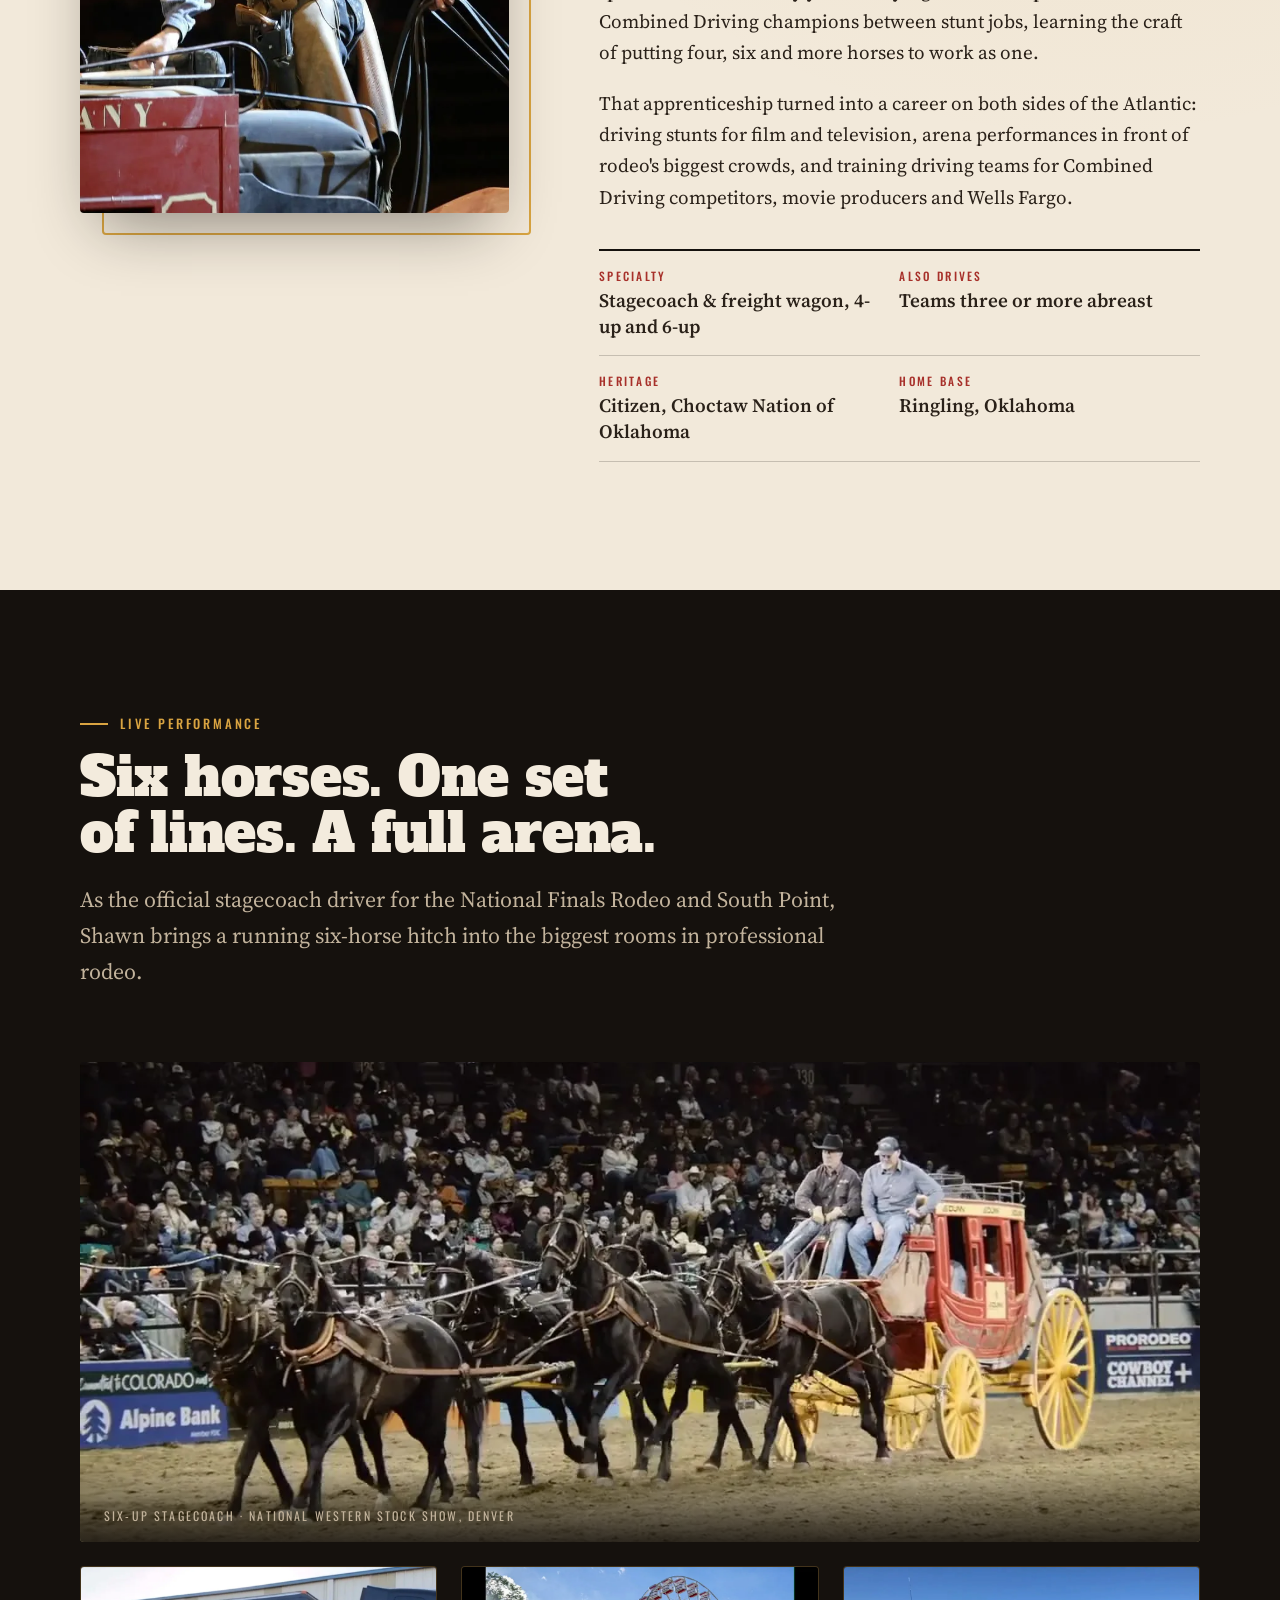
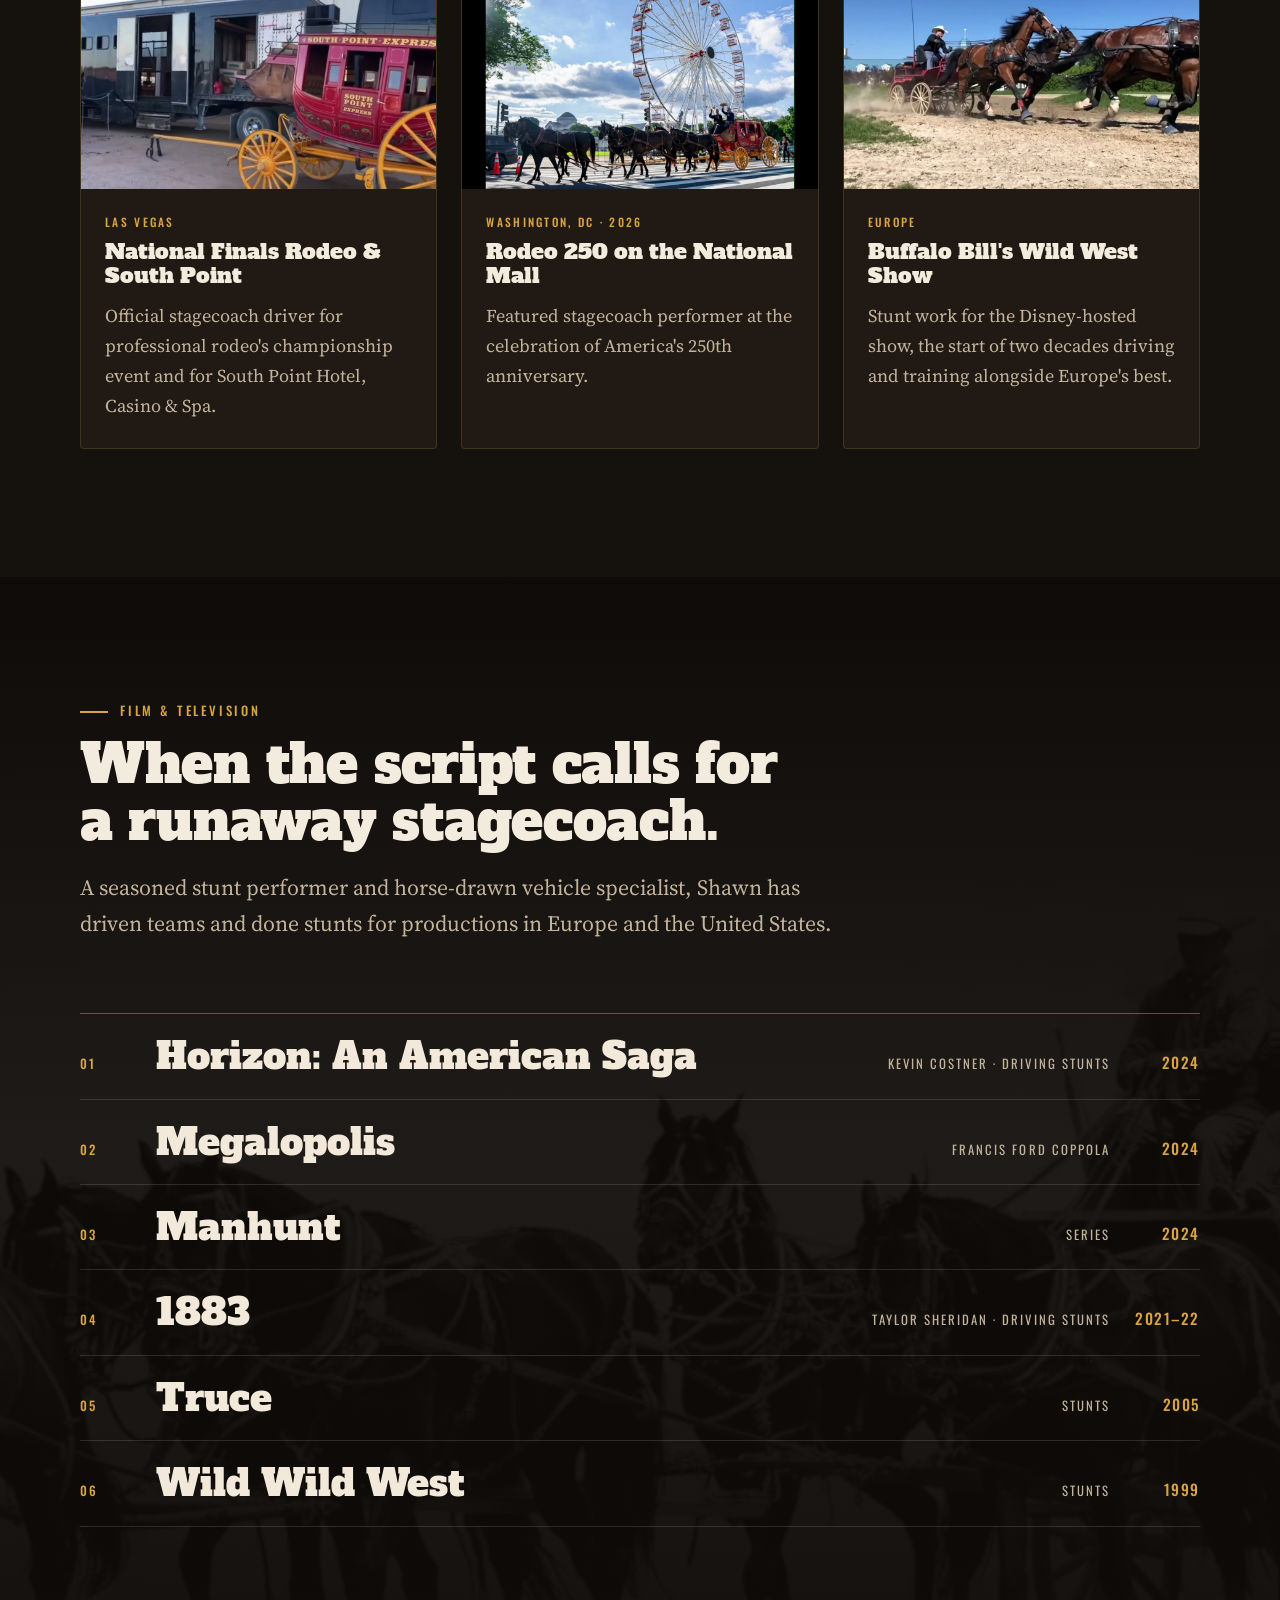
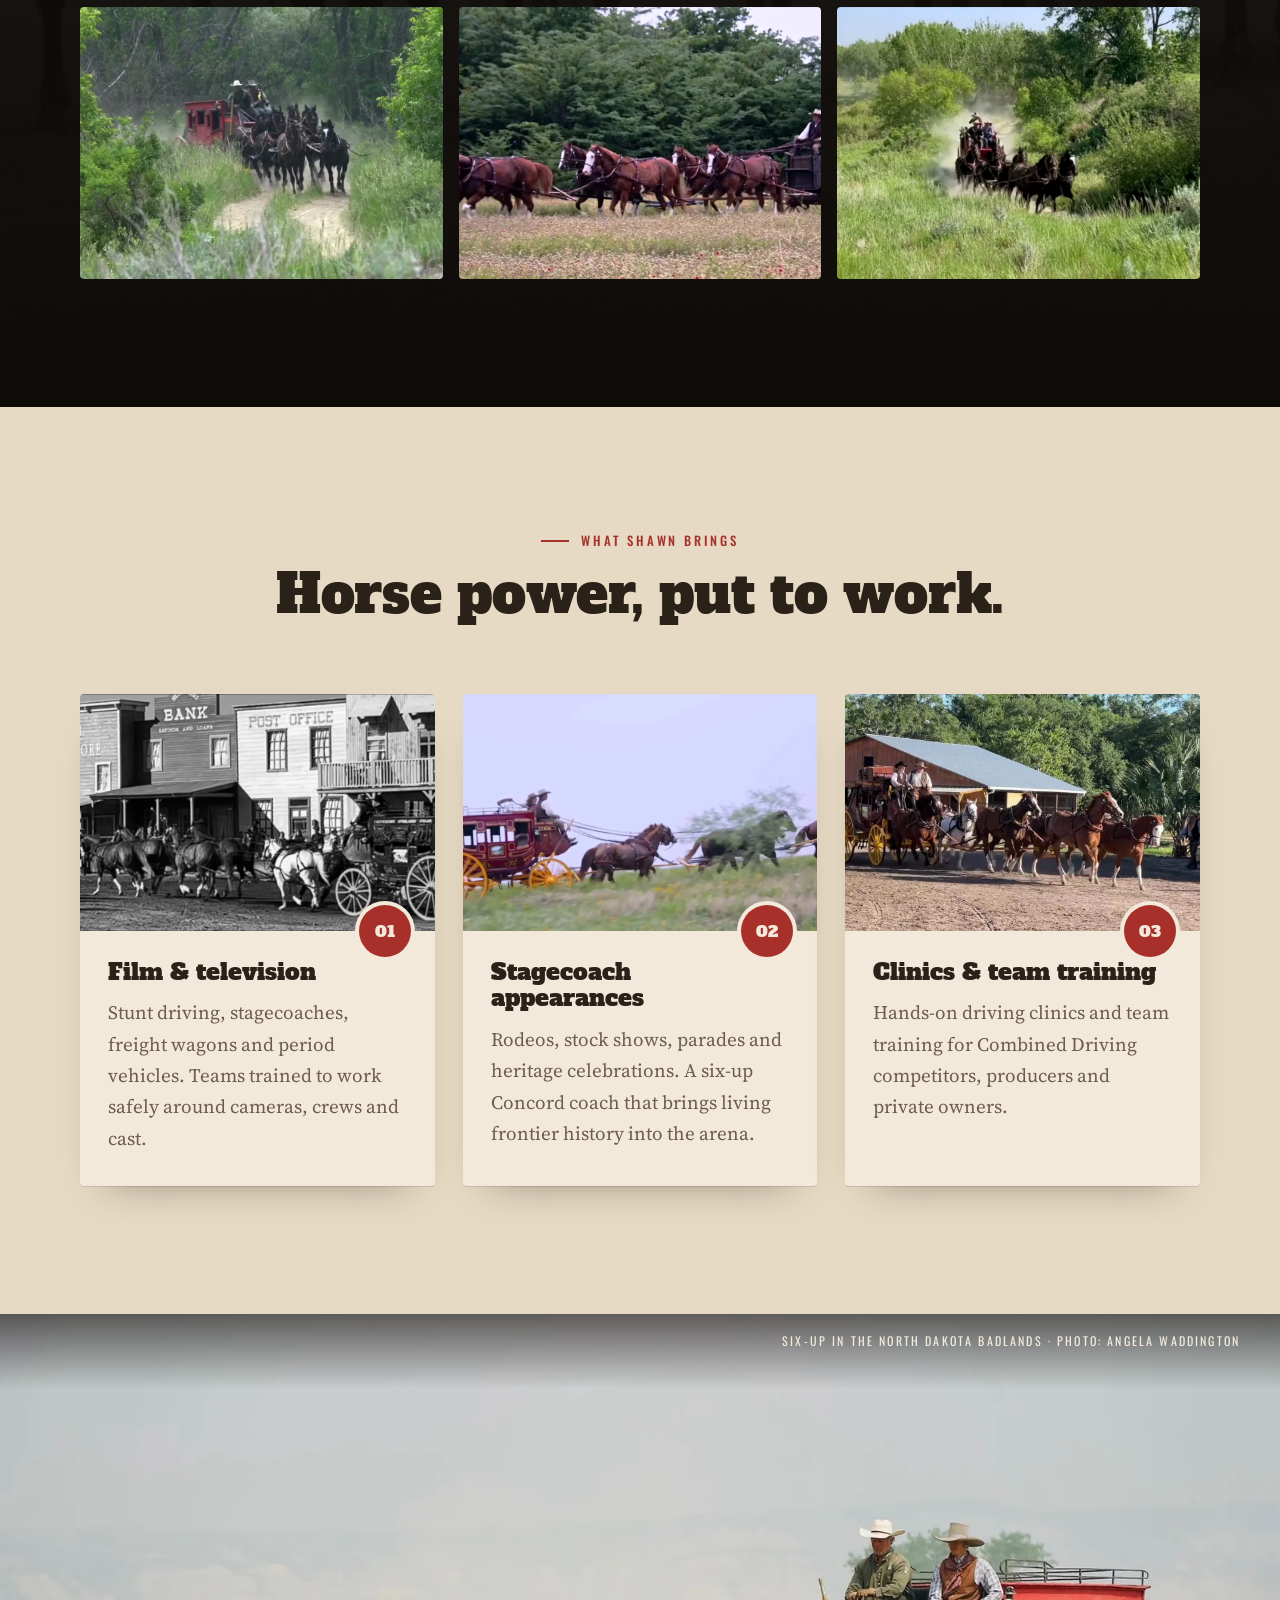
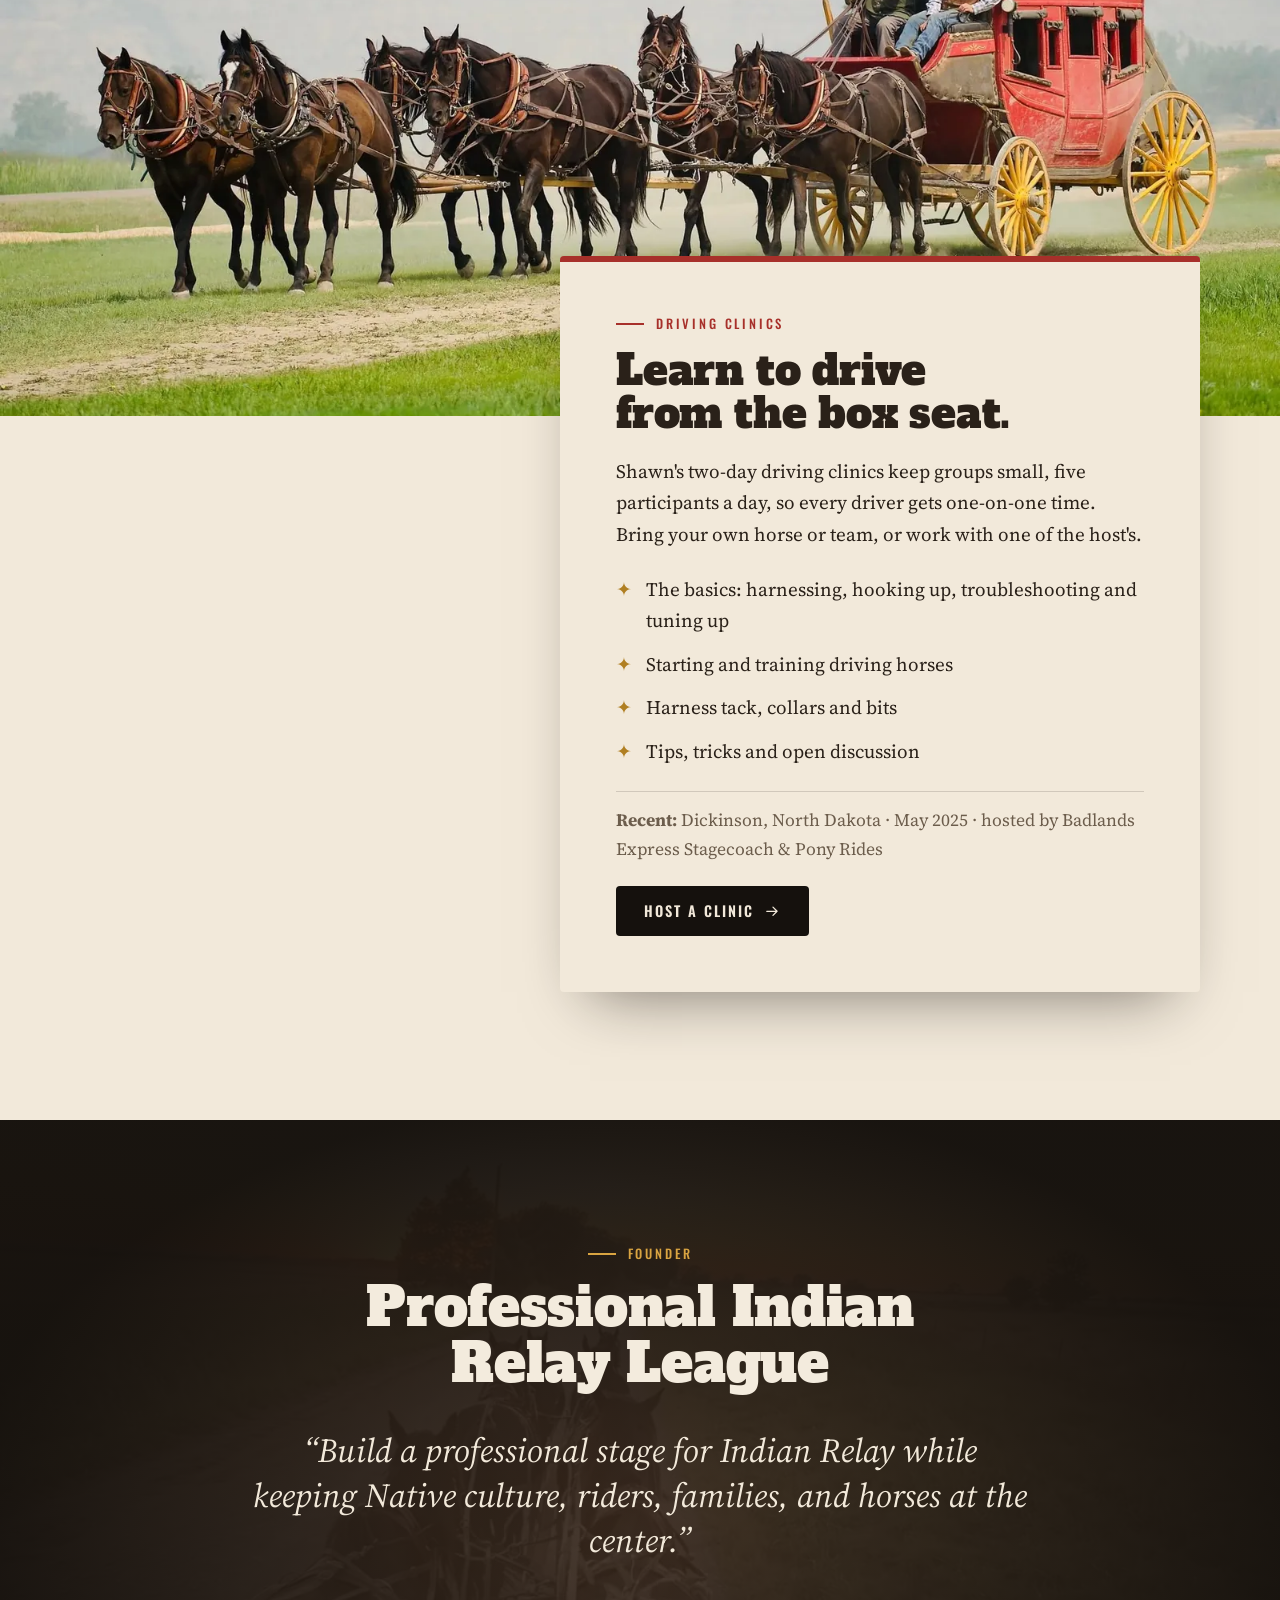
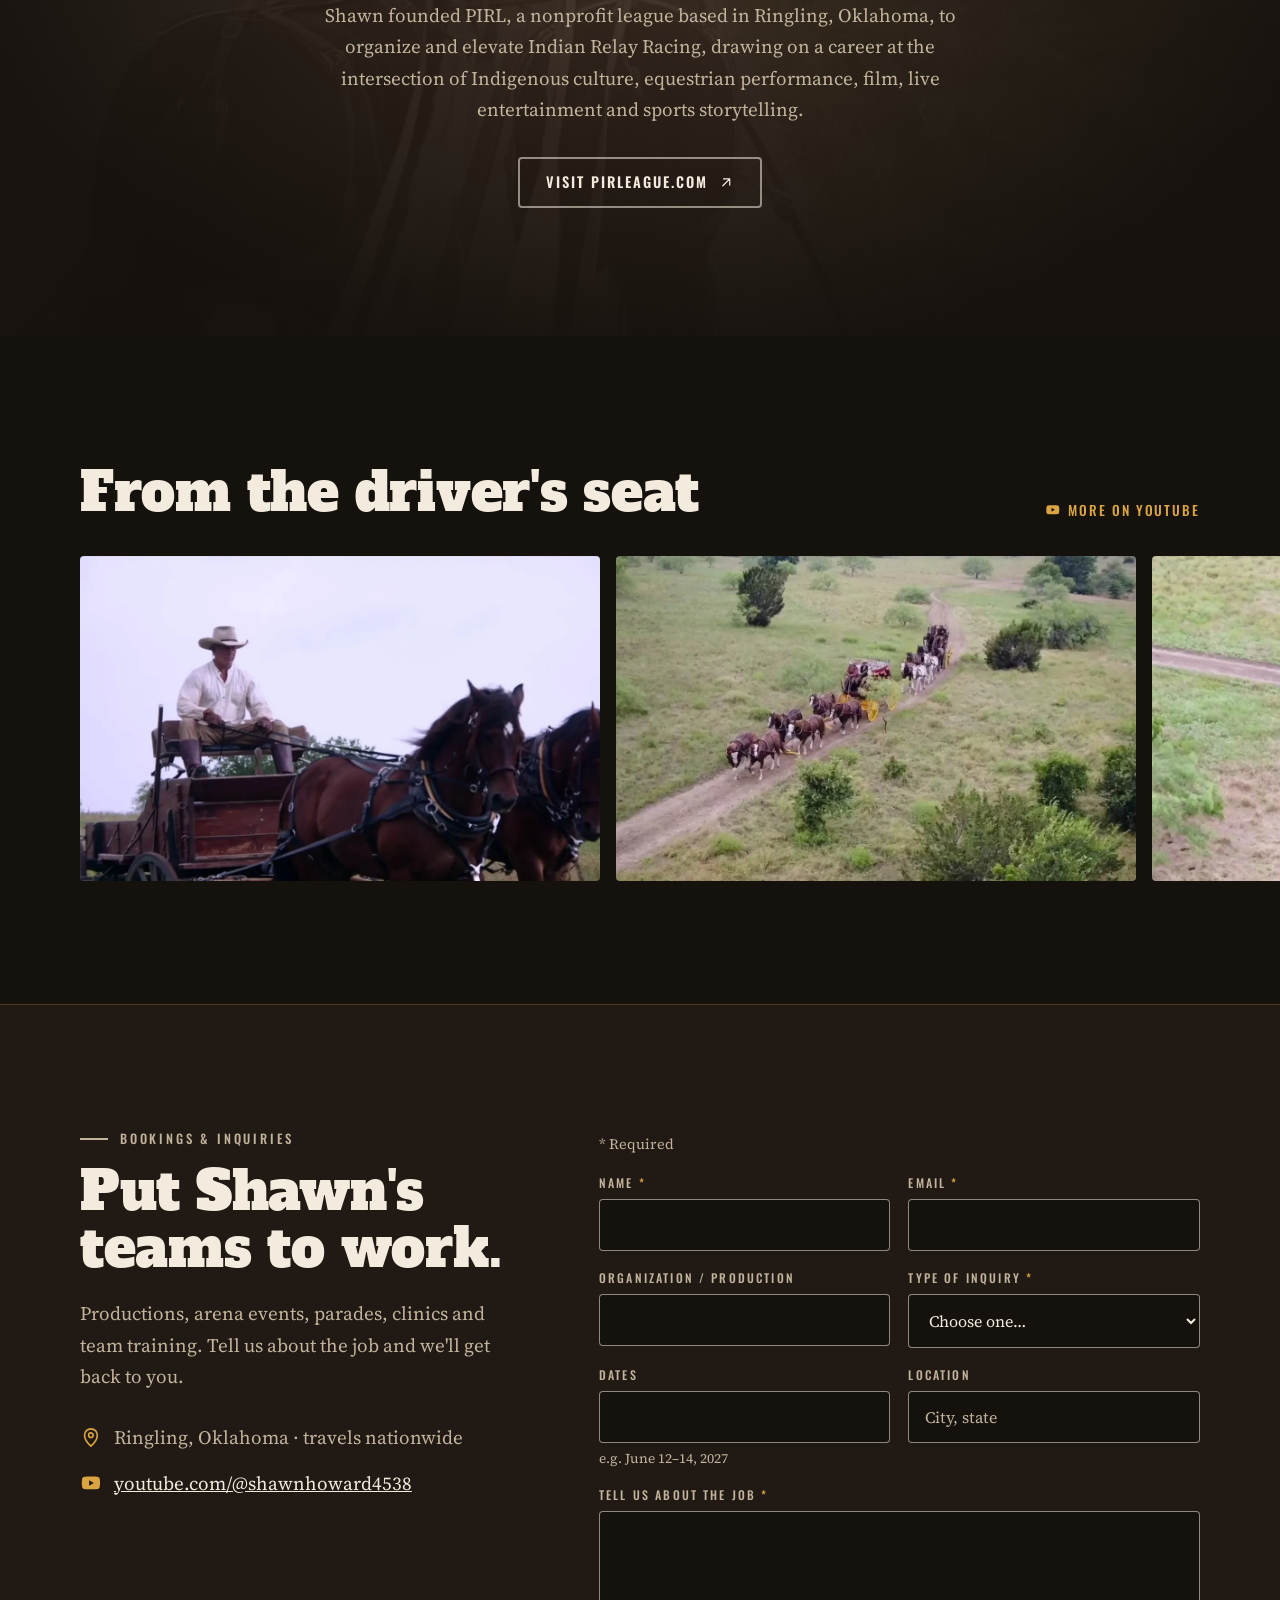
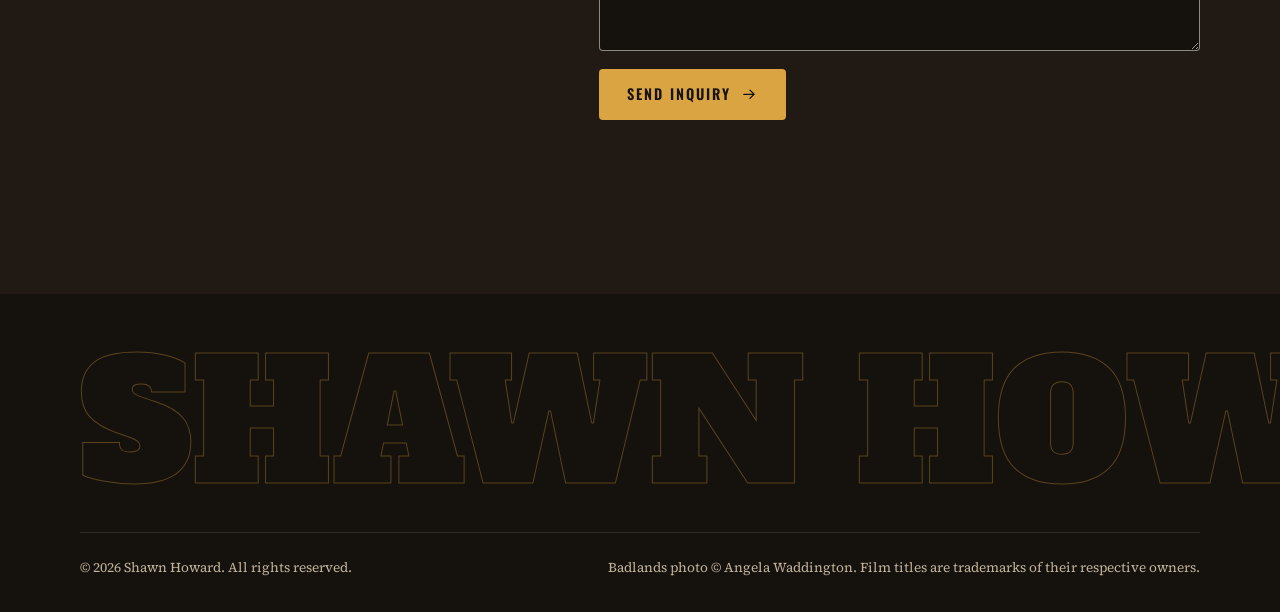
==== commit 0b3859c4: "Add cinematic and broadsheet design options; fix accessibility issues - Add Option B (cinematic film" ====
--- a/index.html
+++ b/index.html
@@ -45,6 +45,10 @@
       <span class="brand__mark" aria-hidden="true">SH</span>
       <span class="brand__name">Shawn Howard</span>
     </a>
+    <button class="menu-toggle" type="button" aria-controls="primary-nav" aria-expanded="false" data-menu-toggle hidden>
+      <svg class="icon" aria-hidden="true"><use href="#i-menu"/></svg>
+      <span class="visually-hidden">Menu</span>
+    </button>
     <nav class="primary-nav" id="primary-nav" aria-label="Primary" data-nav>
       <ul>
         <li><a href="#about">About</a></li>
@@ -55,10 +59,6 @@
         <li><a class="btn btn--brass btn--sm" href="#contact">Book Shawn</a></li>
       </ul>
     </nav>
-    <button class="menu-toggle" type="button" aria-controls="primary-nav" aria-expanded="false" data-menu-toggle hidden>
-      <svg class="icon" aria-hidden="true"><use href="#i-menu"/></svg>
-      <span class="visually-hidden">Menu</span>
-    </button>
   </div>
 </header>
 
@@ -70,8 +70,8 @@
 <section class="hero" id="top" aria-labelledby="hero-title">
   <figure class="hero__media">
     <img src="assets/img/hero-arena-stagecoach.webp" alt="A red Concord stagecoach with yellow wheels pulled by a team of black horses in front of a packed rodeo arena" width="1280" height="720" fetchpriority="high">
-    <figcaption class="hero__caption">Six-up stagecoach · National Western Stock Show</figcaption>
   </figure>
+  <p class="hero__caption">Six-up stagecoach · National Western Stock Show</p>
   <div class="hero__content container">
     <p class="eyebrow eyebrow--brass">Choctaw Nation of Oklahoma · Ringling, OK</p>
     <h1 class="hero__title" id="hero-title">Shawn<br>Howard</h1>
@@ -83,7 +83,8 @@
     </div>
   </div>
 
-  <div class="ticker" aria-label="Highlights">
+  <section class="ticker" aria-label="Highlights" data-ticker>
+    <div class="ticker__viewport">
     <div class="ticker__track">
       <ul class="ticker__list">
         <li>National Finals Rodeo</li><li>South Point Las Vegas</li><li>National Western Stock Show</li><li>Rodeo 250 · National Mall</li><li>Buffalo Bill's Wild West Show</li><li>1883</li><li>Horizon</li><li>Megalopolis</li><li>Wild Wild West</li>
@@ -92,7 +93,9 @@
         <li>National Finals Rodeo</li><li>South Point Las Vegas</li><li>National Western Stock Show</li><li>Rodeo 250 · National Mall</li><li>Buffalo Bill's Wild West Show</li><li>1883</li><li>Horizon</li><li>Megalopolis</li><li>Wild Wild West</li>
       </ul>
     </div>
-  </div>
+    </div>
+    <button class="ticker__toggle" type="button" aria-pressed="false" data-ticker-toggle hidden>Pause</button>
+  </section>
 </section>
 
 <!-- ===================================================================
@@ -310,14 +313,15 @@
 
     <!-- PLACEHOLDER: wire to a form endpoint with reCAPTCHA v3 (site key + server-side verify) at launch -->
     <form class="inquiry reveal" action="#" method="post" novalidate data-inquiry>
+      <p class="inquiry__note"><span aria-hidden="true">*</span> Required</p>
       <div class="inquiry__row">
-        <label>Name<input type="text" name="name" autocomplete="name" required></label>
-        <label>Email<input type="email" name="email" autocomplete="email" required></label>
+        <div class="field"><label><span>Name <span class="req" aria-hidden="true">*</span></span><input type="text" name="name" autocomplete="name" required aria-describedby="err-name"></label><span class="field-error" id="err-name" hidden></span></div>
+        <div class="field"><label><span>Email <span class="req" aria-hidden="true">*</span></span><input type="email" name="email" autocomplete="email" required aria-describedby="err-email"></label><span class="field-error" id="err-email" hidden></span></div>
       </div>
       <div class="inquiry__row">
         <label>Organization / production<input type="text" name="organization" autocomplete="organization"></label>
-        <label>Type of inquiry
-          <select name="type" required>
+        <div class="field"><label><span>Type of inquiry <span class="req" aria-hidden="true">*</span></span>
+          <select name="type" required aria-describedby="err-type">
             <option value="">Choose one…</option>
             <option>Film or TV production</option>
             <option>Arena event or stagecoach appearance</option>
@@ -325,14 +329,13 @@
             <option>Team training</option>
             <option>Media or press</option>
             <option>Other</option>
-          </select>
-        </label>
+          </select></label><span class="field-error" id="err-type" hidden></span></div>
       </div>
       <div class="inquiry__row">
-        <label>Dates<input type="text" name="dates" placeholder="e.g. June 12–14, 2027"></label>
+        <div class="field"><label>Dates<input type="text" name="dates" aria-describedby="hint-dates"></label><span class="field-hint" id="hint-dates">e.g. June 12–14, 2027</span></div>
         <label>Location<input type="text" name="location" placeholder="City, state"></label>
       </div>
-      <label>Tell us about the job<textarea name="message" rows="5" required></textarea></label>
+      <div class="field"><label><span>Tell us about the job <span class="req" aria-hidden="true">*</span></span><textarea name="message" rows="5" required aria-describedby="err-message"></textarea></label><span class="field-error" id="err-message" hidden></span></div>
       <!-- Honeypot: hidden from people, bots fill it in -->
       <div class="hp" aria-hidden="true">
         <label>Website<input type="text" name="website" tabindex="-1" autocomplete="off"></label>
@@ -359,5 +362,15 @@
   </div>
 </footer>
 
+<!-- Design preview: option switcher (remove at launch) -->
+<nav class="opt-switch" aria-label="Design options"><a href="./" aria-current="page"><b>A</b> Original</a><a href="option-b/"><b>B</b> Cinematic</a><a href="option-c/"><b>C</b> Broadsheet</a></nav>
+<style>
+.opt-switch{position:fixed;left:12px;bottom:12px;z-index:9999;display:flex;gap:2px;padding:4px;border-radius:999px;background:rgba(17,14,11,.92);box-shadow:0 6px 24px rgba(0,0,0,.35);font:500 12px/1 system-ui,-apple-system,sans-serif}
+.opt-switch a{color:#e9dfcf;text-decoration:none;padding:8px 12px;border-radius:999px;white-space:nowrap}
+.opt-switch a:hover{background:rgba(255,255,255,.12)}
+.opt-switch a[aria-current]{background:#d9a441;color:#15110d}
+.opt-switch a:focus-visible{outline:2px solid #fff;outline-offset:2px}
+@media (max-width:420px){.opt-switch a{padding:8px 9px}}
+</style>
 </body>
 </html>
--- a/css/styles.css
+++ b/css/styles.css
@@ -64,6 +64,8 @@
 .skip-link:focus { top: 12px; }
 
 :focus-visible { outline: 3px solid var(--brass); outline-offset: 3px; }
+/* Brass is too faint on paper; use coach red for focus in light sections */
+.about :focus-visible, .services :focus-visible, .clinics :focus-visible { outline-color: var(--coach); }
 
 /* --- Type helpers --------------------------------------------------- */
 .eyebrow {
@@ -145,7 +147,7 @@
 .primary-nav a:not(.btn):hover::after { transform: scaleX(1); }
 
 .menu-toggle {
-  display: none; background: none; border: 0; color: inherit; padding: 8px; cursor: pointer;
+  order: 2; display: none; background: none; border: 0; color: inherit; padding: 8px; cursor: pointer;
 }
 .menu-toggle .icon { width: 28px; height: 28px; }
 
@@ -153,6 +155,7 @@
   .js .menu-toggle { display: inline-flex; }
   .js .primary-nav {
     position: fixed; inset: 72px 0 auto; background: var(--ink);
+    max-height: calc(100dvh - 72px); overflow-y: auto;
     padding: 24px var(--gutter) 32px; border-top: 1px solid rgba(217, 164, 65, .25);
     transform: translateY(-8px); opacity: 0; visibility: hidden;
     transition: opacity .2s, transform .2s, visibility .2s;
@@ -173,23 +176,46 @@
   background: var(--ink); color: var(--on-dark);
   isolation: isolate; overflow: hidden;
 }
-/* Photo sits right of the name so the driver and coach stay clear of the title */
-.hero__media { position: absolute; inset: 0 0 0 30%; z-index: -1; overflow: hidden; }
+/* Full-bleed blurred arena behind everything, so wide screens never show an empty band */
+.hero::before {
+  content: ""; position: absolute; inset: -60px; z-index: -2;
+  background: url("../assets/img/hero-arena-stagecoach.webp") 35% 40% / cover no-repeat;
+  filter: blur(30px) brightness(.42) saturate(1.15);
+}
+/* Shading over the left half keeps the title legible on the backdrop */
+.hero::after {
+  content: ""; position: absolute; inset: 0; z-index: -1; pointer-events: none;
+  background:
+    linear-gradient(0deg, rgba(21, 17, 13, .95) 0%, rgba(21, 17, 13, 0) 40%),
+    linear-gradient(90deg, rgba(21, 17, 13, .7) 0%, rgba(21, 17, 13, .35) 35%, rgba(21, 17, 13, 0) 55%);
+}
+/* Sharp photo sits right of the name so the driver and coach stay clear of the title,
+   and its left edge fades into the backdrop */
+.hero__media {
+  position: absolute; top: 0; bottom: 0; z-index: -1; overflow: hidden;
+  /* Below 1920px: right 70% of the hero. Wider: stays inside a centered
+     1920px frame so the photo lines up with the content column. */
+  left: max(30%, calc(50% - 384px));
+  right: max(0px, calc(50% - 960px));
+}
+@media (min-width: 1921px) {
+  .hero .hero__media img {
+    -webkit-mask-image: linear-gradient(90deg, transparent 0%, #000 35%, #000 82%, transparent 100%);
+    mask-image: linear-gradient(90deg, transparent 0%, #000 35%, #000 82%, transparent 100%);
+  }
+  .hero__caption { right: calc(50% - 960px + var(--gutter)); }
+}
 .hero__media img {
   width: 100%; height: 100%; object-fit: cover; object-position: 8% 40%;
+  -webkit-mask-image: linear-gradient(90deg, transparent 0%, #000 40%);
+  mask-image: linear-gradient(90deg, transparent 0%, #000 40%);
   animation: hero-drift 18s var(--ease) both;
 }
-.hero__media::after {
-  content: ""; position: absolute; inset: 0;
-  background:
-    linear-gradient(90deg, rgba(21, 17, 13, 1) 0%, rgba(21, 17, 13, .55) 30%, rgba(21, 17, 13, 0) 60%),
-    linear-gradient(0deg, rgba(21, 17, 13, .95) 0%, rgba(21, 17, 13, 0) 40%);
-}
 @keyframes hero-drift { from { transform: scale(1.08); } to { transform: scale(1); } }
 
 .hero__caption {
-  position: absolute; right: var(--gutter); bottom: 86px; z-index: 1;
-  font: 400 .72rem var(--font-label); text-transform: uppercase; letter-spacing: .18em;
+  position: absolute; right: var(--gutter); bottom: 86px; z-index: 1; margin: 0;
+  font: 400 .8rem var(--font-label); text-transform: uppercase; letter-spacing: .18em;
   color: var(--on-dark-muted);
 }
 .hero__content { padding-top: 140px; padding-bottom: clamp(56px, 9vh, 110px); }
@@ -211,10 +237,22 @@
 
 /* Ticker */
 .ticker {
+  display: flex; align-items: center;
   border-top: 1px solid rgba(217, 164, 65, .35);
   background: rgba(21, 17, 13, .85);
-  overflow: hidden; white-space: nowrap;
-}
+  white-space: nowrap;
+}
+.ticker__viewport { flex: 1; min-width: 0; overflow: hidden; }
+.ticker.is-paused .ticker__track,
+.ticker:hover .ticker__track,
+.ticker:focus-within .ticker__track { animation-play-state: paused; }
+.ticker__toggle {
+  flex: none; margin: 0 var(--gutter) 0 12px; padding: 8px 14px;
+  background: none; border: 1px solid rgba(217, 164, 65, .6); border-radius: var(--radius);
+  color: var(--brass); cursor: pointer;
+  font: 500 .75rem var(--font-label); text-transform: uppercase; letter-spacing: .16em;
+}
+.ticker__toggle:hover { background: rgba(217, 164, 65, .12); }
 .ticker__track { display: flex; width: max-content; animation: ticker 48s linear infinite; }
 .ticker__list { display: flex; }
 .ticker__list li {
@@ -378,21 +416,28 @@
 .inquiry { display: grid; gap: 18px; }
 .inquiry__row { display: grid; grid-template-columns: repeat(2, minmax(0, 1fr)); gap: 18px; }
 .inquiry label {
-  display: grid; gap: 8px;
+  display: grid; gap: 8px; align-content: start;
   font: 500 .75rem var(--font-label); text-transform: uppercase; letter-spacing: .18em; color: var(--on-dark-muted);
 }
 .inquiry input, .inquiry select, .inquiry textarea {
   width: 100%; padding: 14px 16px;
   background: var(--ink); color: var(--on-dark);
-  border: 1px solid rgba(243, 235, 221, .2); border-radius: var(--radius);
+  border: 1px solid rgba(243, 235, 221, .55); border-radius: var(--radius);
   font: 400 1rem var(--font-body); letter-spacing: 0; text-transform: none;
   transition: border-color .2s;
 }
-.inquiry input:focus, .inquiry select:focus, .inquiry textarea:focus { border-color: var(--brass); outline: none; box-shadow: 0 0 0 3px rgba(217, 164, 65, .25); }
+.inquiry ::placeholder { color: var(--on-dark-muted); opacity: 1; }
+.inquiry input:focus, .inquiry select:focus, .inquiry textarea:focus { border-color: var(--brass); outline: 2px solid transparent; outline-offset: 2px; box-shadow: 0 0 0 3px rgba(217, 164, 65, .25); }
 .inquiry input[aria-invalid="true"], .inquiry select[aria-invalid="true"], .inquiry textarea[aria-invalid="true"] { border-color: #e0614f; }
 .inquiry textarea { resize: vertical; min-height: 140px; }
 .inquiry .btn { justify-self: start; }
 .inquiry__status { margin: 0; min-height: 1.5em; color: var(--brass); }
+.inquiry__note { margin: 0; font-size: .9rem; color: var(--on-dark-muted); }
+.req { color: var(--brass); }
+.field-error, .field-hint { font: 500 .85rem/1.4 var(--font-body); letter-spacing: 0; text-transform: none; }
+.field-error { color: #f08a7a; }
+.field-error::before { content: "⚠ "; }
+.field-hint { color: var(--on-dark-muted); font-weight: 400; }
 .hp { position: absolute; left: -9999px; width: 1px; height: 1px; overflow: hidden; }
 
 /* --- Footer --------------------------------------------------------- */
@@ -423,10 +468,10 @@
   .credits__meta { grid-column: 2 / -1; grid-row: 2; text-align: left; margin-top: -8px; }
 }
 @media (max-width: 640px) {
-  .hero__media { inset: 0; }
-  .hero__media img { object-position: 52% 30%; }
-  .hero__media::after {
-    background: linear-gradient(0deg, rgba(21, 17, 13, .97) 10%, rgba(21, 17, 13, .55) 60%, rgba(21, 17, 13, .35) 100%);
+  .hero__media { left: 0; right: 0; }
+  .hero__media img { object-position: 52% 30%; -webkit-mask-image: none; mask-image: none; }
+  .hero::after {
+    background: linear-gradient(0deg, rgba(21, 17, 13, .97) 10%, rgba(21, 17, 13, .7) 55%, rgba(21, 17, 13, .45) 100%);
   }
   .hero__caption { display: none; }
   .live__grid, .services__grid, .film__strip, .inquiry__row { grid-template-columns: 1fr; }
@@ -442,5 +487,10 @@
   html { scroll-behavior: auto; }
   *, *::before, *::after { animation: none !important; transition-duration: .01ms !important; }
   .js .reveal { opacity: 1; transform: none; }
-  .ticker { overflow-x: auto; }
-}
+  .ticker__track { width: auto; }
+  .ticker__list { flex-wrap: wrap; justify-content: center; }
+  .ticker__list[aria-hidden="true"], .ticker__toggle { display: none; }
+}
+
+/* Error and hint text sit outside the label so they aren't read as part of the field name */
+.field { display: grid; gap: 6px; align-content: start; }
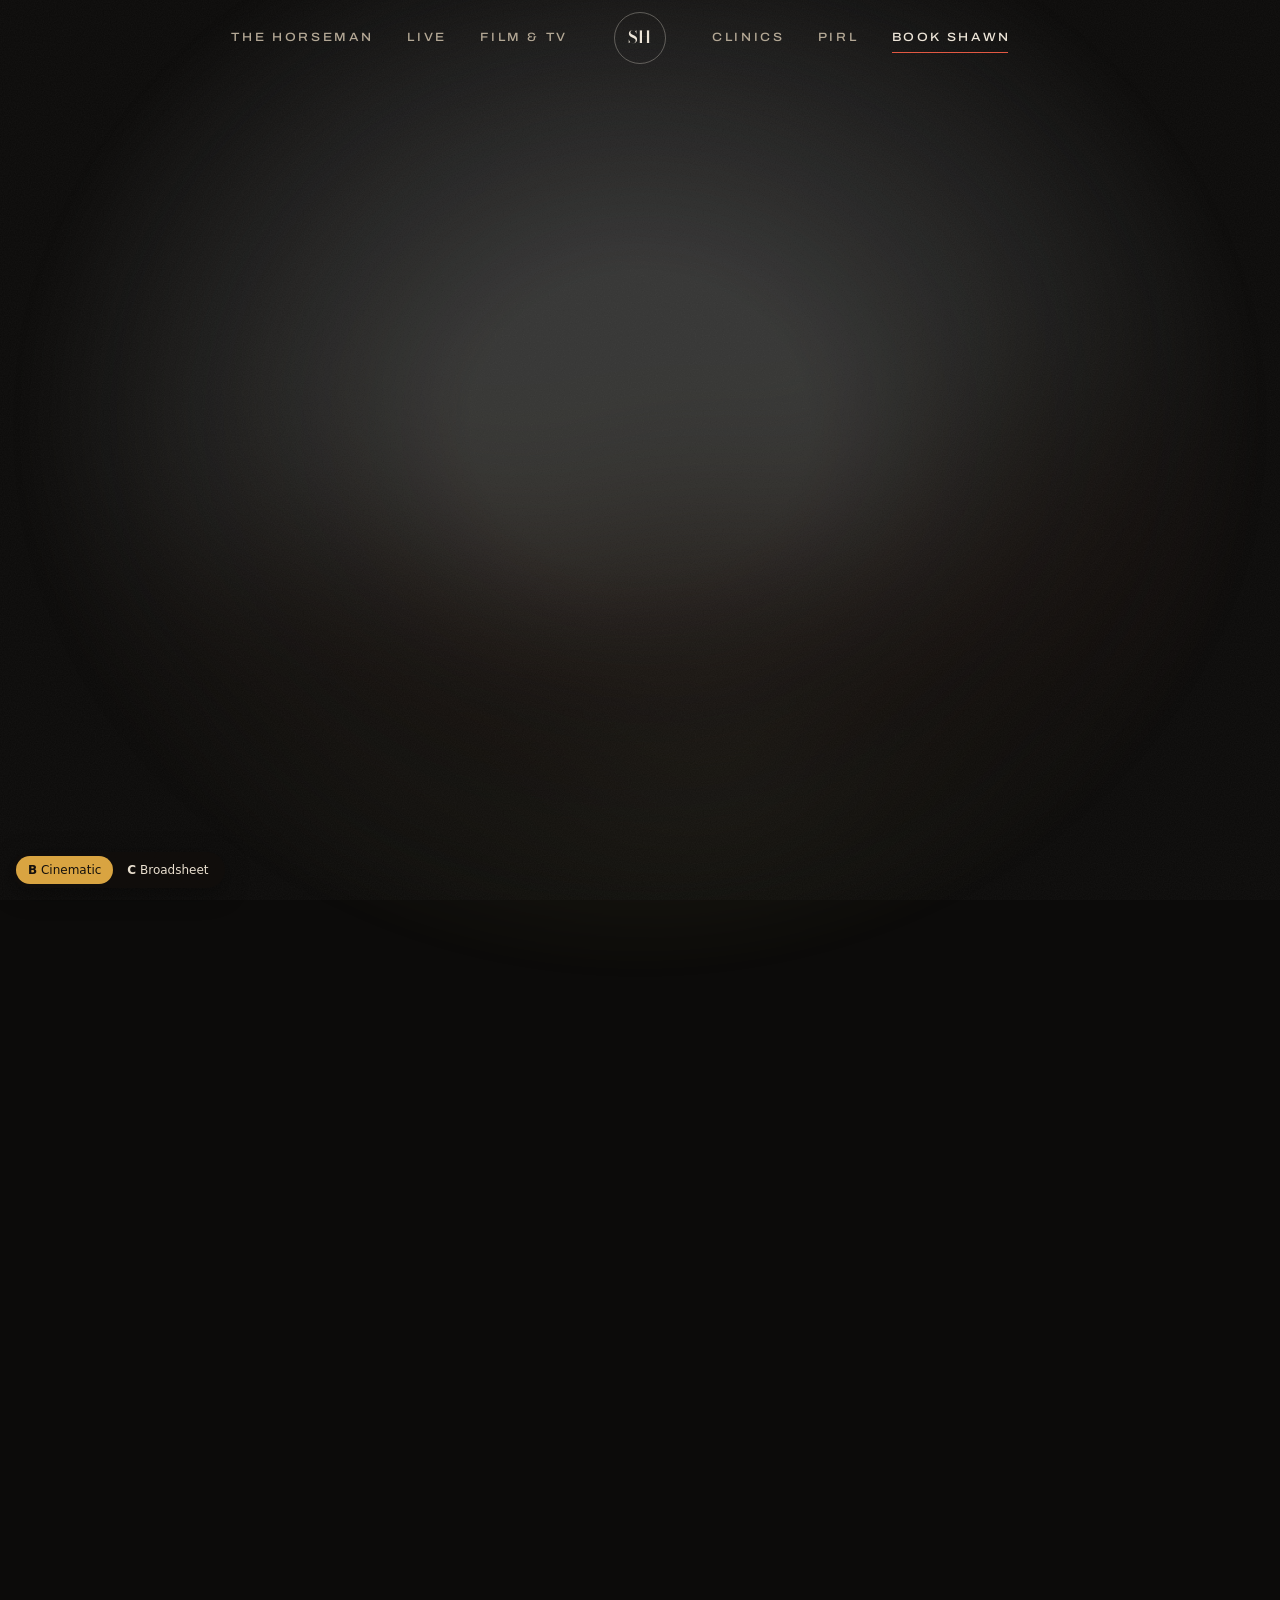
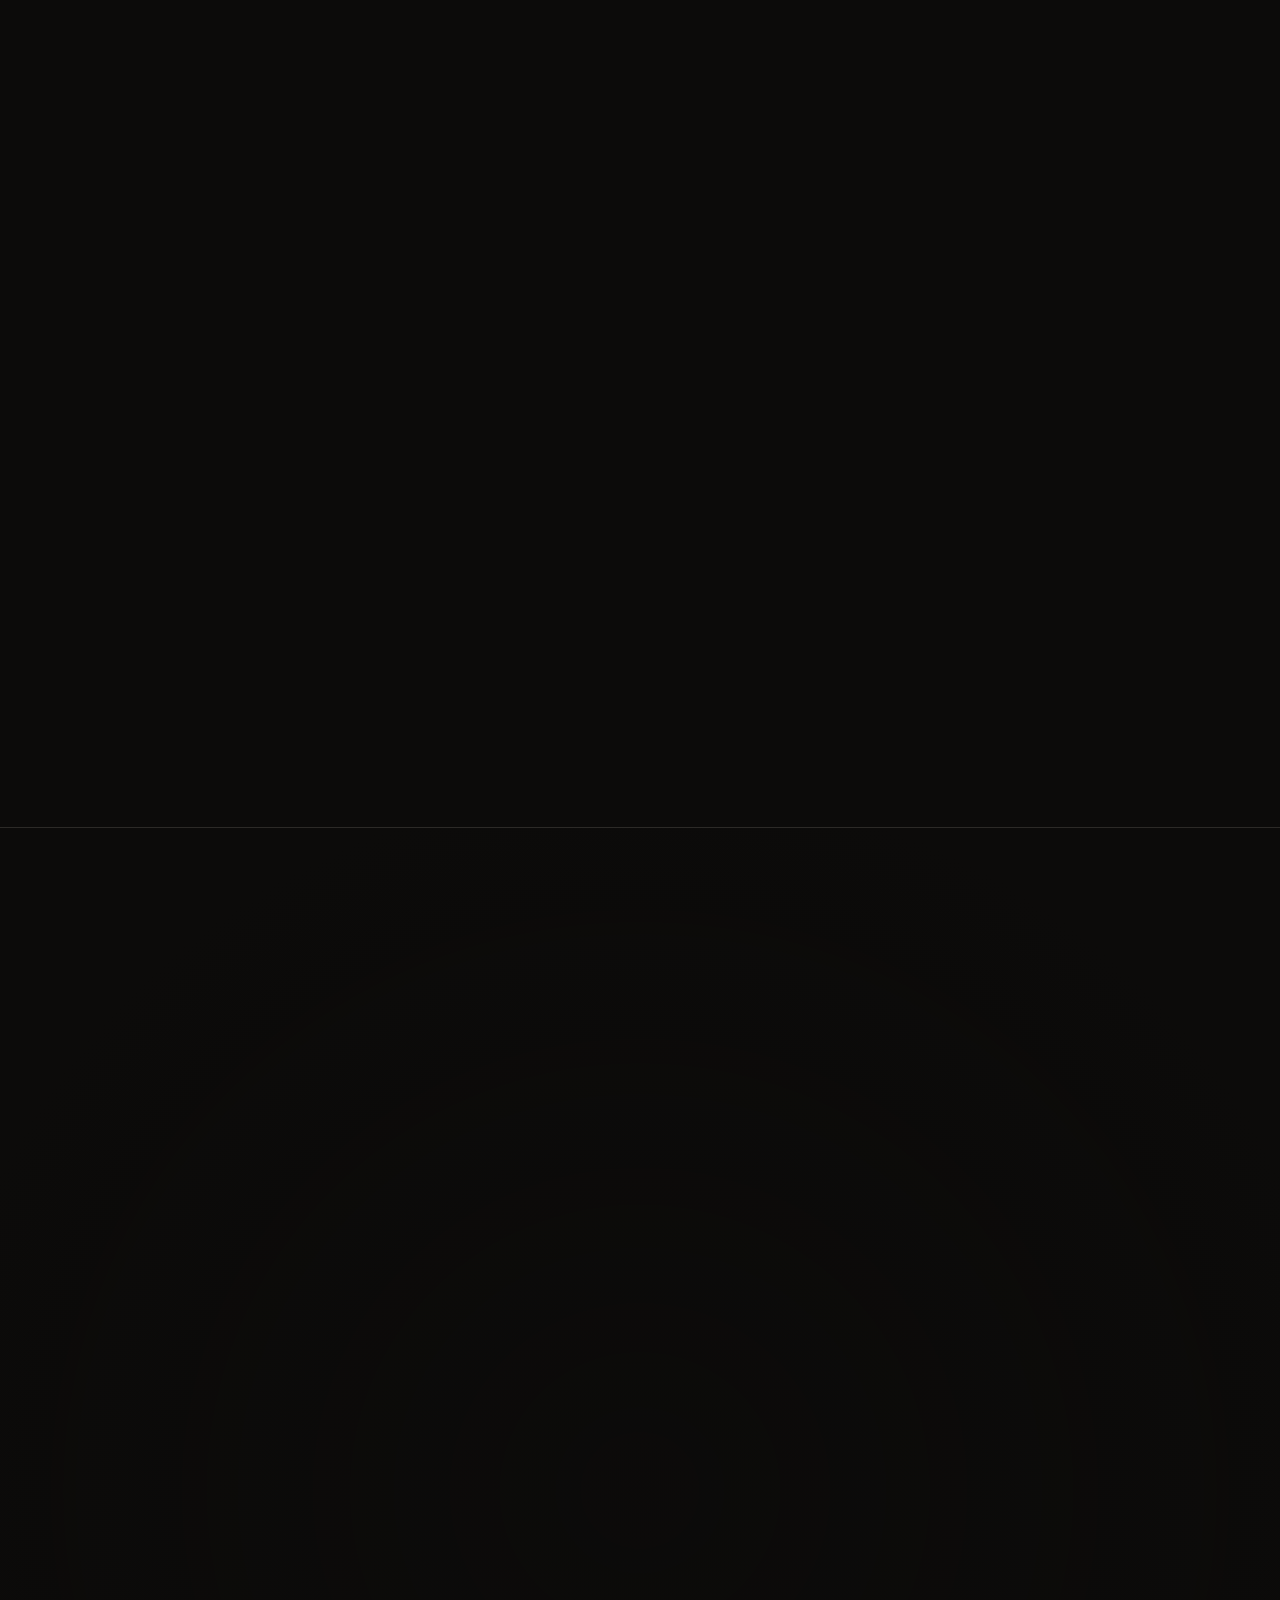
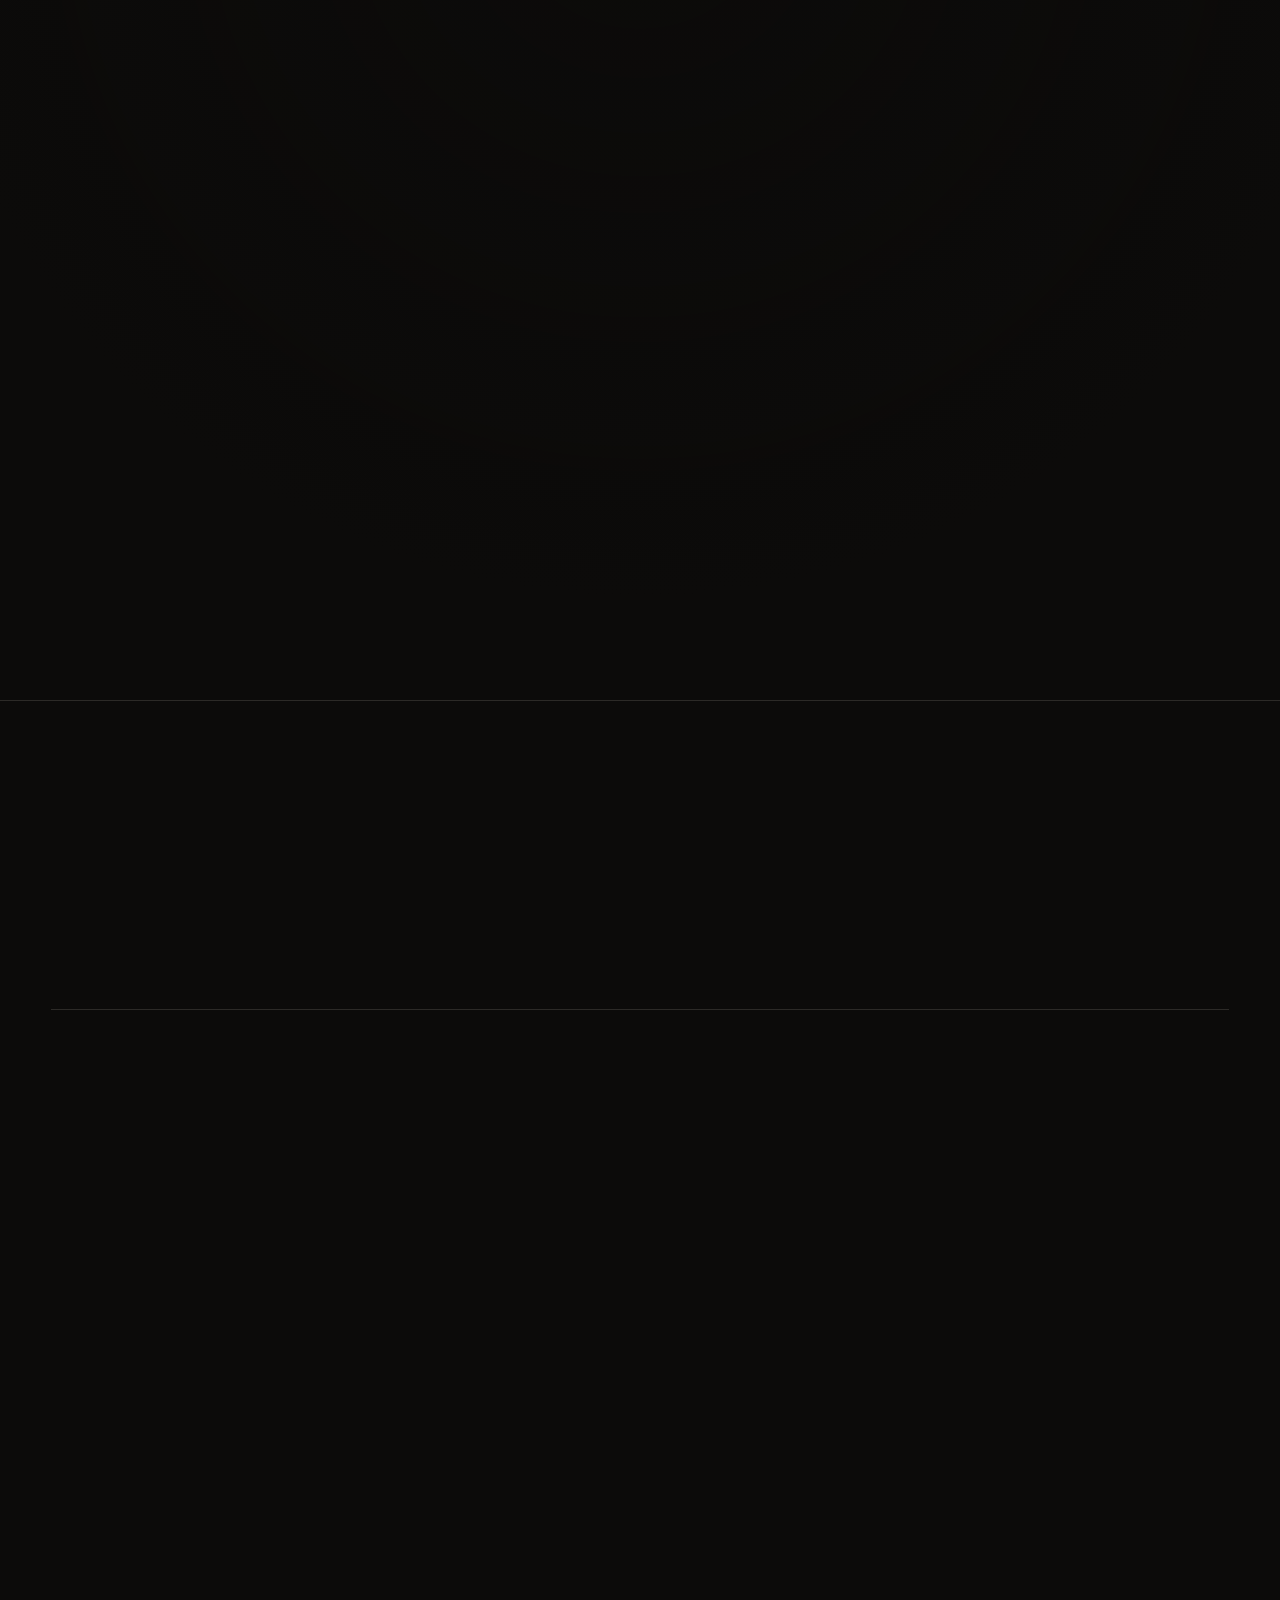
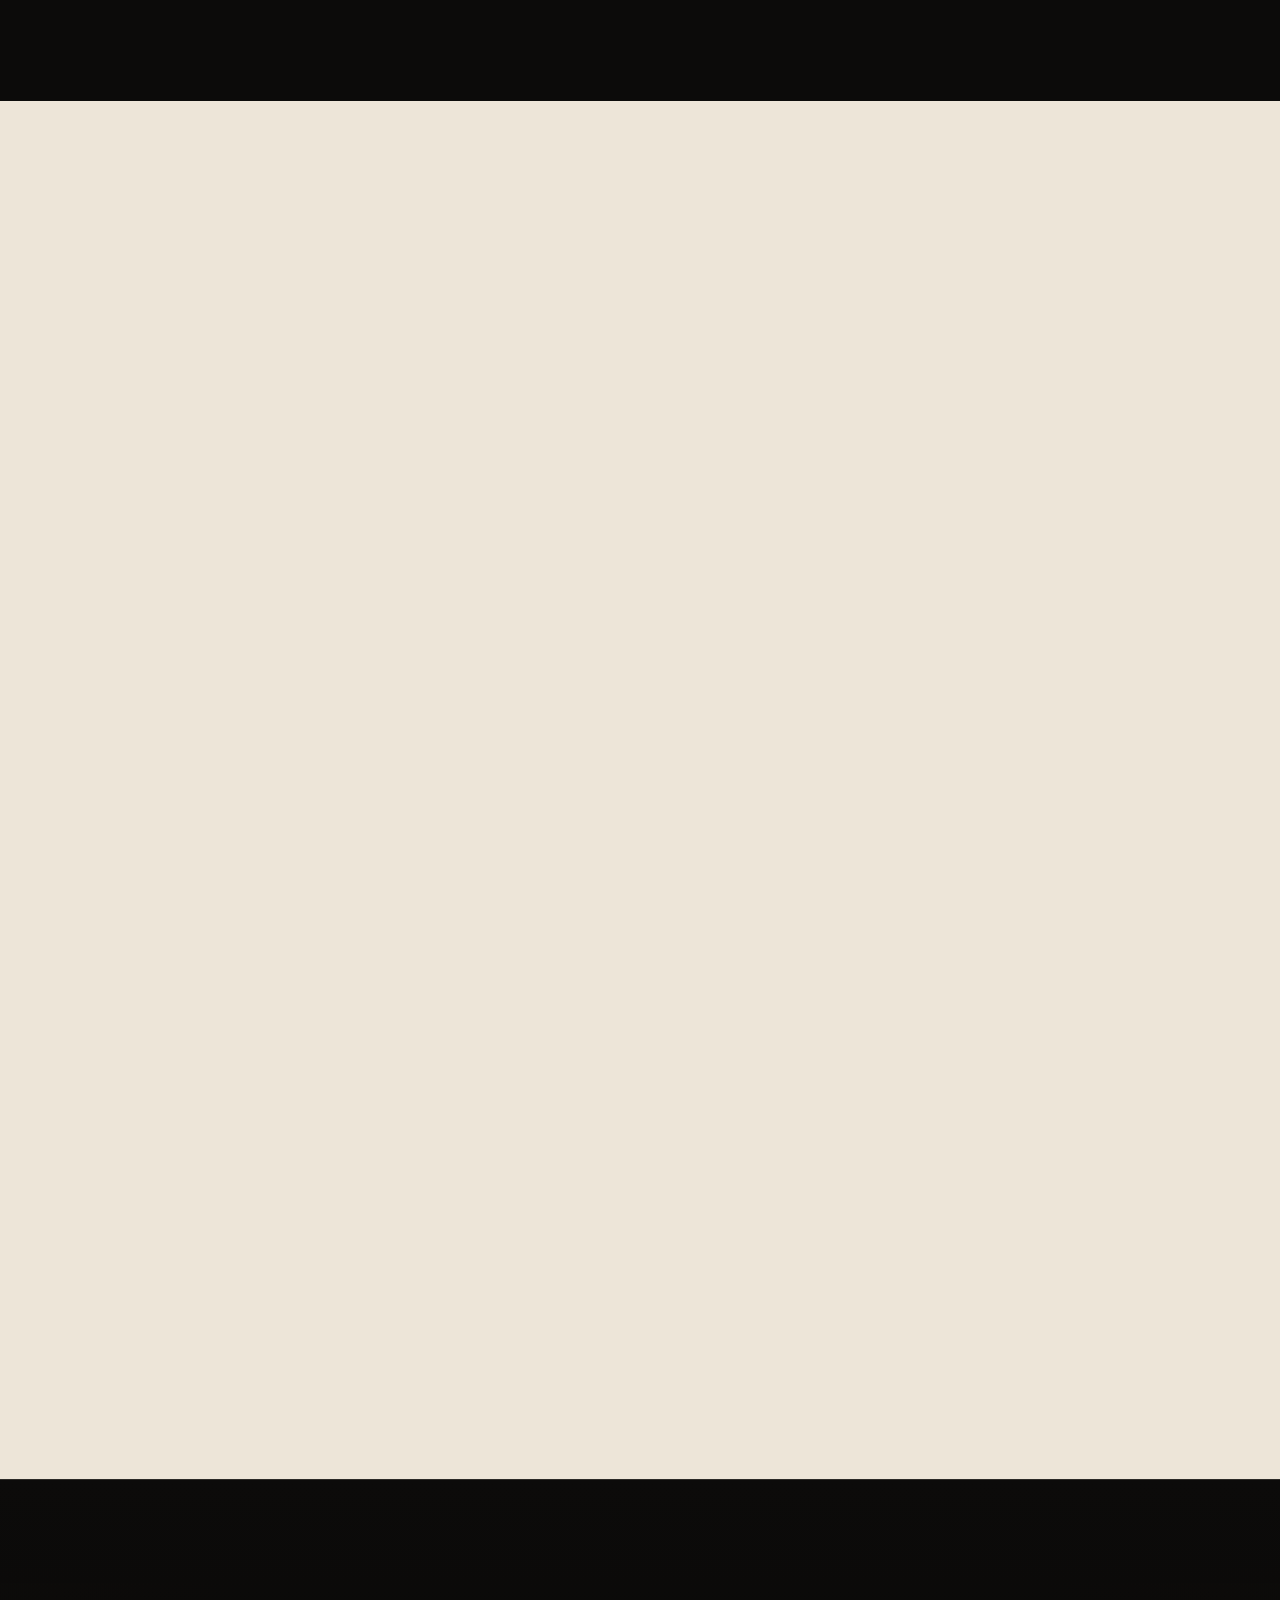
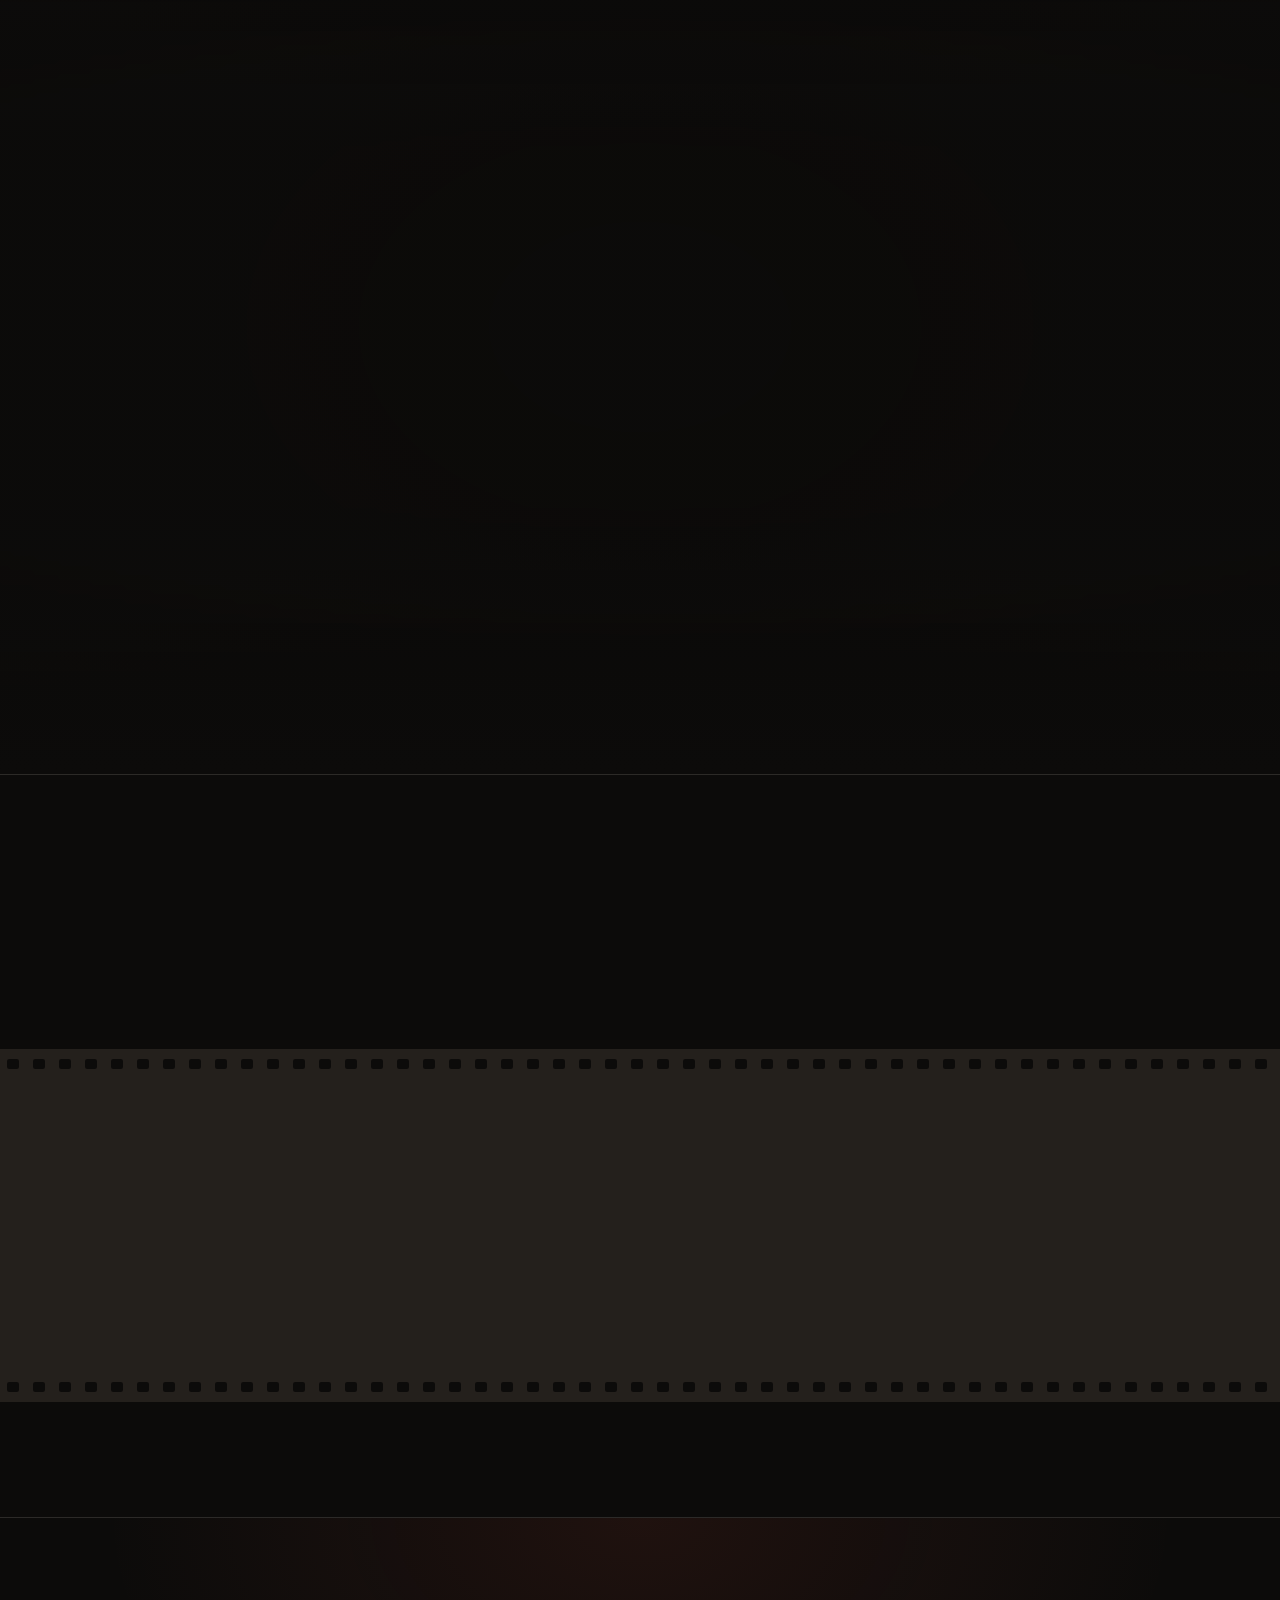
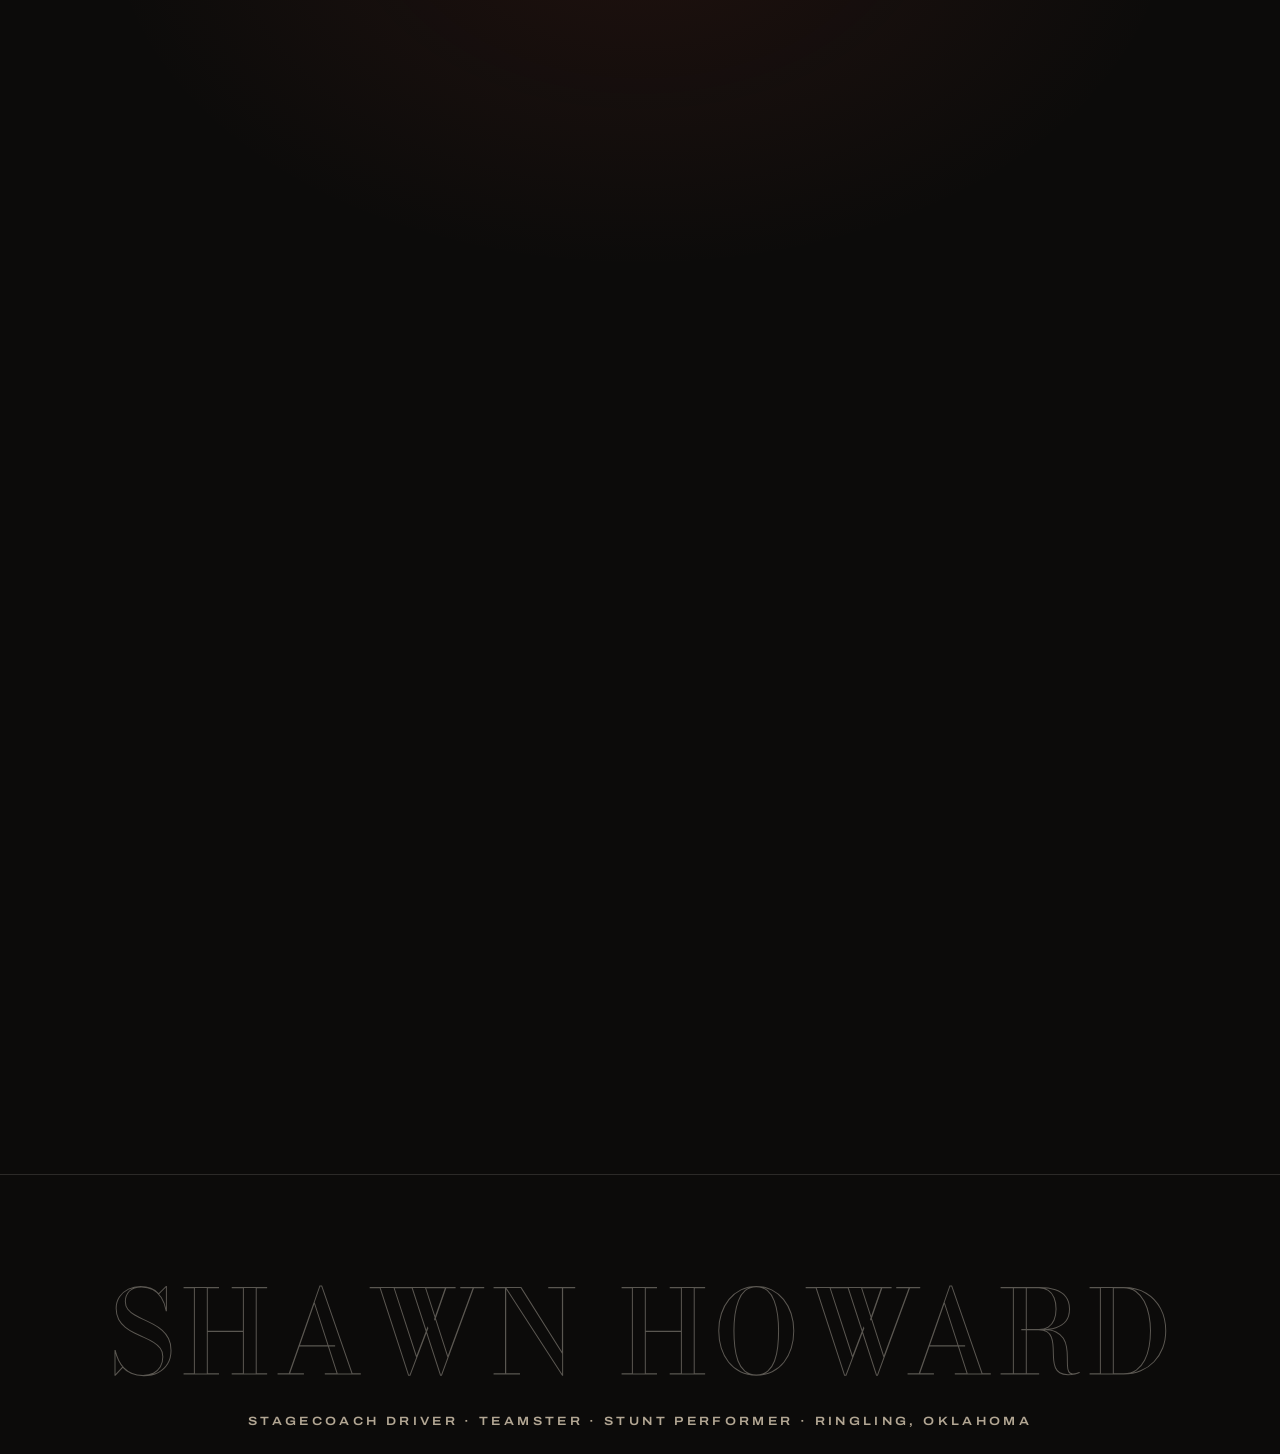
==== commit 959eb8ad: "Drop Option A, redirect root to Option B, and play the demo reel in a Vimeo modal - Remove the origi" ====
--- a/index.html
+++ b/index.html
@@ -3,374 +3,13 @@
 <head>
   <meta charset="utf-8">
   <meta name="viewport" content="width=device-width, initial-scale=1">
-  <!-- Design preview: keep out of search engines until launch -->
   <meta name="robots" content="noindex, nofollow">
-  <title>Shawn Howard | Stagecoach Driver, Teamster &amp; Stunt Performer</title>
-  <meta name="description" content="Shawn Howard: official stagecoach driver for the National Finals Rodeo and South Point, stunt performer and horse-drawn vehicle specialist for film and television, and four- and six-up driving clinician. Ringling, Oklahoma.">
-  <meta name="theme-color" content="#15110d">
-  <link rel="icon" href="data:image/svg+xml,%3Csvg xmlns='http://www.w3.org/2000/svg' viewBox='0 0 64 64'%3E%3Crect width='64' height='64' rx='10' fill='%2315110d'/%3E%3Ctext x='32' y='44' font-family='Georgia,serif' font-size='30' font-weight='700' text-anchor='middle' fill='%23d9a441'%3ESH%3C/text%3E%3C/svg%3E">
-
-  <link rel="preconnect" href="https://fonts.googleapis.com">
-  <link rel="preconnect" href="https://fonts.gstatic.com" crossorigin>
-  <link rel="stylesheet" href="https://fonts.googleapis.com/css2?family=Alfa+Slab+One&family=Oswald:wght@400;500;600&family=Source+Serif+4:ital,opsz,wght@0,8..60,400;0,8..60,600;1,8..60,400&display=swap">
-
-  <link rel="preload" as="image" href="assets/img/hero-arena-stagecoach.webp" fetchpriority="high">
-  <link rel="stylesheet" href="css/styles.css">
-
-  <!-- Flag JS early so reveal styles only apply when JS can un-hide content -->
-  <script>document.documentElement.classList.add('js');</script>
-  <script src="js/main.js" defer></script>
+  <title>Shawn Howard: design preview</title>
+  <meta http-equiv="refresh" content="0; url=option-b/">
+  <link rel="canonical" href="option-b/">
+  <style>body{margin:0;min-height:100vh;display:grid;place-items:center;background:#0f0d0b;color:#ede5d8;font:16px/1.5 system-ui,sans-serif}a{color:#d9a441}</style>
 </head>
 <body>
-
-<svg class="sprite" aria-hidden="true" focusable="false" xmlns="http://www.w3.org/2000/svg">
-  <symbol id="i-arrow" viewBox="0 0 24 24"><path fill="none" stroke="currentColor" stroke-width="1.8" stroke-linecap="round" stroke-linejoin="round" d="M4 12h15m-6-6 6 6-6 6"/></symbol>
-  <symbol id="i-arrow-ne" viewBox="0 0 24 24"><path fill="none" stroke="currentColor" stroke-width="1.8" stroke-linecap="round" stroke-linejoin="round" d="M7 17 17 7M8 7h9v9"/></symbol>
-  <symbol id="i-play" viewBox="0 0 24 24"><path fill="currentColor" d="M8 5.5v13a.8.8 0 0 0 1.2.7l10.3-6.5a.8.8 0 0 0 0-1.4L9.2 4.8A.8.8 0 0 0 8 5.5Z"/></symbol>
-  <symbol id="i-pin" viewBox="0 0 24 24"><path fill="none" stroke="currentColor" stroke-width="1.8" stroke-linecap="round" stroke-linejoin="round" d="M12 21s7-6.2 7-12a7 7 0 0 0-14 0c0 5.8 7 12 7 12Zm0-9.5a2.5 2.5 0 1 0 0-5 2.5 2.5 0 0 0 0 5Z"/></symbol>
-  <symbol id="i-menu" viewBox="0 0 24 24"><path fill="none" stroke="currentColor" stroke-width="1.8" stroke-linecap="round" d="M3 7h18M3 12h18M3 17h12"/></symbol>
-  <symbol id="i-close" viewBox="0 0 24 24"><path fill="none" stroke="currentColor" stroke-width="1.8" stroke-linecap="round" d="m5 5 14 14M19 5 5 19"/></symbol>
-  <symbol id="i-yt" viewBox="0 0 24 24"><path fill="currentColor" d="M21.6 7.2a2.5 2.5 0 0 0-1.8-1.8C18.2 5 12 5 12 5s-6.2 0-7.8.4A2.5 2.5 0 0 0 2.4 7.2 26 26 0 0 0 2 12a26 26 0 0 0 .4 4.8 2.5 2.5 0 0 0 1.8 1.8C5.8 19 12 19 12 19s6.2 0 7.8-.4a2.5 2.5 0 0 0 1.8-1.8A26 26 0 0 0 22 12a26 26 0 0 0-.4-4.8ZM10 15V9l5.2 3Z"/></symbol>
-  <symbol id="i-star" viewBox="0 0 24 24"><path fill="currentColor" d="m12 2 2.4 7.2H22l-6.1 4.5 2.3 7.3L12 16.5 5.8 21l2.3-7.3L2 9.2h7.6Z"/></symbol>
-</svg>
-
-<a class="skip-link" href="#main">Skip to content</a>
-
-<!-- ===================================================================
-     HEADER
-     =================================================================== -->
-<header class="site-header" data-header>
-  <div class="site-header__inner container">
-    <a class="brand" href="#top" aria-label="Shawn Howard, home">
-      <span class="brand__mark" aria-hidden="true">SH</span>
-      <span class="brand__name">Shawn Howard</span>
-    </a>
-    <button class="menu-toggle" type="button" aria-controls="primary-nav" aria-expanded="false" data-menu-toggle hidden>
-      <svg class="icon" aria-hidden="true"><use href="#i-menu"/></svg>
-      <span class="visually-hidden">Menu</span>
-    </button>
-    <nav class="primary-nav" id="primary-nav" aria-label="Primary" data-nav>
-      <ul>
-        <li><a href="#about">About</a></li>
-        <li><a href="#live">Live</a></li>
-        <li><a href="#film">Film &amp; TV</a></li>
-        <li><a href="#clinics">Clinics</a></li>
-        <li><a href="#pirl">PIRL</a></li>
-        <li><a class="btn btn--brass btn--sm" href="#contact">Book Shawn</a></li>
-      </ul>
-    </nav>
-  </div>
-</header>
-
-<main id="main">
-
-<!-- ===================================================================
-     HERO
-     =================================================================== -->
-<section class="hero" id="top" aria-labelledby="hero-title">
-  <figure class="hero__media">
-    <img src="assets/img/hero-arena-stagecoach.webp" alt="A red Concord stagecoach with yellow wheels pulled by a team of black horses in front of a packed rodeo arena" width="1280" height="720" fetchpriority="high">
-  </figure>
-  <p class="hero__caption">Six-up stagecoach · National Western Stock Show</p>
-  <div class="hero__content container">
-    <p class="eyebrow eyebrow--brass">Choctaw Nation of Oklahoma · Ringling, OK</p>
-    <h1 class="hero__title" id="hero-title">Shawn<br>Howard</h1>
-    <p class="hero__role">Stagecoach Driver <span aria-hidden="true">✦</span> Teamster <span aria-hidden="true">✦</span> Stunt Performer</p>
-    <p class="hero__lede">Official stagecoach driver for the National Finals Rodeo and South Point. Horse-drawn vehicle specialist for film and television, from <em>Wild Wild West</em> to <em>1883</em> and <em>Horizon</em>.</p>
-    <div class="hero__actions">
-      <a class="btn btn--brass" href="#contact">Book a team <svg class="icon" aria-hidden="true"><use href="#i-arrow"/></svg></a>
-      <a class="btn btn--ghost" href="https://www.youtube.com/@shawnhoward4538" target="_blank" rel="noopener"><svg class="icon" aria-hidden="true"><use href="#i-play"/></svg> Watch him drive</a>
-    </div>
-  </div>
-
-  <section class="ticker" aria-label="Highlights" data-ticker>
-    <div class="ticker__viewport">
-    <div class="ticker__track">
-      <ul class="ticker__list">
-        <li>National Finals Rodeo</li><li>South Point Las Vegas</li><li>National Western Stock Show</li><li>Rodeo 250 · National Mall</li><li>Buffalo Bill's Wild West Show</li><li>1883</li><li>Horizon</li><li>Megalopolis</li><li>Wild Wild West</li>
-      </ul>
-      <ul class="ticker__list" aria-hidden="true">
-        <li>National Finals Rodeo</li><li>South Point Las Vegas</li><li>National Western Stock Show</li><li>Rodeo 250 · National Mall</li><li>Buffalo Bill's Wild West Show</li><li>1883</li><li>Horizon</li><li>Megalopolis</li><li>Wild Wild West</li>
-      </ul>
-    </div>
-    </div>
-    <button class="ticker__toggle" type="button" aria-pressed="false" data-ticker-toggle hidden>Pause</button>
-  </section>
-</section>
-
-<!-- ===================================================================
-     ABOUT
-     =================================================================== -->
-<section class="section about" id="about" aria-labelledby="about-title">
-  <div class="container about__grid">
-    <figure class="about__photo reveal">
-      <img src="assets/img/shawn-arena-portrait.webp" alt="Shawn Howard in a dark hat, plaid shirt, neckerchief and chaps, standing on a red stagecoach holding a coiled whip" width="768" height="960" loading="lazy">
-    </figure>
-    <div class="about__copy reveal">
-      <p class="eyebrow">The horseman</p>
-      <h2 class="section-title" id="about-title">Raised on an Oklahoma ranch. Schooled by Europe's finest teamsters.</h2>
-      <p class="lead">Shawn Howard grew up ranching in Oklahoma and rodeoed as a young man, riding bulls and roping. Today he is one of the nation's premier stagecoach drivers, a citizen of the Choctaw Nation of Oklahoma, and a working link to the traditions of the American West.</p>
-      <p>His path to the driver's seat ran through Europe. Recruited as a stuntman for the Disney-hosted <strong>Buffalo Bill's Wild West Show</strong>, he spent more than twenty years studying under European teamsters and Combined Driving champions between stunt jobs, learning the craft of putting four, six and more horses to work as one.</p>
-      <p>That apprenticeship turned into a career on both sides of the Atlantic: driving stunts for film and television, arena performances in front of rodeo's biggest crowds, and training driving teams for Combined Driving competitors, movie producers and Wells Fargo.</p>
-
-      <dl class="facts">
-        <div><dt>Specialty</dt><dd>Stagecoach &amp; freight wagon, 4-up and 6-up</dd></div>
-        <div><dt>Also drives</dt><dd>Teams three or more abreast</dd></div>
-        <div><dt>Heritage</dt><dd>Citizen, Choctaw Nation of Oklahoma</dd></div>
-        <div><dt>Home base</dt><dd>Ringling, Oklahoma</dd></div>
-      </dl>
-    </div>
-  </div>
-</section>
-
-<!-- ===================================================================
-     LIVE PERFORMANCE
-     =================================================================== -->
-<section class="section live" id="live" aria-labelledby="live-title">
-  <div class="container">
-    <header class="section-head reveal">
-      <p class="eyebrow eyebrow--brass">Live performance</p>
-      <h2 class="section-title" id="live-title">Six horses. One set of lines. A full arena.</h2>
-      <p class="section-intro">As the official stagecoach driver for the National Finals Rodeo and South Point, Shawn brings a running six-horse hitch into the biggest rooms in professional rodeo.</p>
-    </header>
-
-    <div class="live__grid">
-      <figure class="live__feature reveal">
-        <img src="assets/img/arena-six-up-crowd.webp" alt="A six-horse hitch of black horses pulling a red stagecoach past a full grandstand" width="1280" height="720" loading="lazy">
-        <figcaption>Six-up stagecoach · National Western Stock Show, Denver</figcaption>
-      </figure>
-
-      <article class="venue reveal">
-        <img src="assets/img/south-point-express.webp" alt="The red South Point Express stagecoach with yellow wheels parked beside a horse trailer" width="1280" height="720" loading="lazy">
-        <div class="venue__body">
-          <p class="venue__kicker">Las Vegas</p>
-          <h3>National Finals Rodeo &amp; South Point</h3>
-          <p>Official stagecoach driver for professional rodeo's championship event and for South Point Hotel, Casino &amp; Spa.</p>
-        </div>
-      </article>
-
-      <article class="venue reveal">
-        <img src="assets/img/national-mall-six-up.webp" alt="A six-horse stagecoach team on a Washington DC street beside a Ferris wheel" width="1280" height="720" loading="lazy">
-        <div class="venue__body">
-          <p class="venue__kicker">Washington, DC · 2026</p>
-          <h3>Rodeo 250 on the National Mall</h3>
-          <p>Featured stagecoach performer at the celebration of America's 250th anniversary.</p>
-        </div>
-      </article>
-
-      <article class="venue reveal">
-        <img src="assets/img/europe-four-in-hand.webp" alt="A four-in-hand carriage driven at speed through a Combined Driving arena in Europe" width="1280" height="720" loading="lazy">
-        <div class="venue__body">
-          <p class="venue__kicker">Europe</p>
-          <h3>Buffalo Bill's Wild West Show</h3>
-          <p>Stunt work for the Disney-hosted show, the start of two decades driving and training alongside Europe's best.</p>
-        </div>
-      </article>
-    </div>
-  </div>
-</section>
-
-<!-- ===================================================================
-     FILM & TV
-     =================================================================== -->
-<section class="section film" id="film" aria-labelledby="film-title">
-  <div class="film__bg" aria-hidden="true"><img src="assets/img/bw-six-up.webp" alt="" width="1280" height="616" loading="lazy"></div>
-  <div class="container film__inner">
-    <header class="section-head reveal">
-      <p class="eyebrow eyebrow--brass">Film &amp; television</p>
-      <h2 class="section-title" id="film-title">When the script calls for a runaway stagecoach.</h2>
-      <p class="section-intro">A seasoned stunt performer and horse-drawn vehicle specialist, Shawn has driven teams and done stunts for productions in Europe and the United States.</p>
-    </header>
-
-    <ol class="credits reveal">
-      <li><span class="credits__title">Horizon: An American Saga</span><span class="credits__meta">Kevin Costner · Driving stunts</span><span class="credits__year">2024</span></li>
-      <li><span class="credits__title">Megalopolis</span><span class="credits__meta">Francis Ford Coppola</span><span class="credits__year">2024</span></li>
-      <li><span class="credits__title">Manhunt</span><span class="credits__meta">Series</span><span class="credits__year">2024</span></li>
-      <li><span class="credits__title">1883</span><span class="credits__meta">Taylor Sheridan · Driving stunts</span><span class="credits__year">2021–22</span></li>
-      <li><span class="credits__title">Truce</span><span class="credits__meta">Stunts</span><span class="credits__year">2005</span></li>
-      <li><span class="credits__title">Wild Wild West</span><span class="credits__meta">Stunts</span><span class="credits__year">1999</span></li>
-    </ol>
-    <!-- PLACEHOLDER: confirm full credit list and roles with Shawn before launch -->
-
-    <div class="film__strip reveal">
-      <figure><img src="assets/img/stagecoach-woods.webp" alt="A red stagecoach behind a six-horse team on a narrow trail through green woods" width="1280" height="720" loading="lazy"></figure>
-      <figure><img src="assets/img/freight-wagon-six-up.webp" alt="A teamster driving a freight wagon behind six sorrel horses through wildflowers" width="1280" height="720" loading="lazy"></figure>
-      <figure><img src="assets/img/stagecoach-dust.webp" alt="A stagecoach team kicking up dust as it bursts out of the brush" width="1280" height="720" loading="lazy"></figure>
-    </div>
-  </div>
-</section>
-
-<!-- ===================================================================
-     SERVICES
-     =================================================================== -->
-<section class="section services" id="services" aria-labelledby="services-title">
-  <div class="container">
-    <header class="section-head section-head--center reveal">
-      <p class="eyebrow">What Shawn brings</p>
-      <h2 class="section-title" id="services-title">Horse power, put to work.</h2>
-    </header>
-    <div class="services__grid">
-      <article class="service reveal">
-        <img src="assets/img/bw-western-town.webp" alt="Black-and-white photo of a stagecoach team in front of a western town set with a bank and post office" width="1280" height="592" loading="lazy">
-        <div class="service__body">
-          <span class="service__num" aria-hidden="true">01</span>
-          <h3>Film &amp; television</h3>
-          <p>Stunt driving, stagecoaches, freight wagons and period vehicles. Teams trained to work safely around cameras, crews and cast.</p>
-        </div>
-      </article>
-      <article class="service reveal">
-        <img src="assets/img/stagecoach-gallop.webp" alt="A red stagecoach at a gallop behind a team of horses across open grassland" width="1280" height="720" loading="lazy">
-        <div class="service__body">
-          <span class="service__num" aria-hidden="true">02</span>
-          <h3>Stagecoach appearances</h3>
-          <p>Rodeos, stock shows, parades and heritage celebrations. A six-up Concord coach that brings living frontier history into the arena.</p>
-        </div>
-      </article>
-      <article class="service reveal">
-        <img src="assets/img/ranch-barn-hitch.webp" alt="A stagecoach hitched to a mixed team of horses outside a ranch barn" width="1280" height="720" loading="lazy">
-        <div class="service__body">
-          <span class="service__num" aria-hidden="true">03</span>
-          <h3>Clinics &amp; team training</h3>
-          <p>Hands-on driving clinics and team training for Combined Driving competitors, producers and private owners.</p>
-        </div>
-      </article>
-    </div>
-  </div>
-</section>
-
-<!-- ===================================================================
-     CLINICS
-     =================================================================== -->
-<section class="section clinics" id="clinics" aria-labelledby="clinics-title">
-  <figure class="clinics__photo reveal">
-    <img src="assets/img/six-up-badlands-waddington.webp" alt="Two drivers on a red stagecoach pulled by six dark horses across a green field with badlands hills behind" width="1600" height="1066" loading="lazy">
-    <figcaption>Six-up in the North Dakota badlands · Photo: Angela Waddington</figcaption>
-  </figure>
-  <div class="container clinics__inner">
-    <div class="clinics__card reveal">
-      <p class="eyebrow">Driving clinics</p>
-      <h2 class="section-title" id="clinics-title">Learn to drive from the box seat.</h2>
-      <p>Shawn's two-day driving clinics keep groups small, five participants a day, so every driver gets one-on-one time. Bring your own horse or team, or work with one of the host's.</p>
-      <ul class="checklist">
-        <li>The basics: harnessing, hooking up, troubleshooting and tuning up</li>
-        <li>Starting and training driving horses</li>
-        <li>Harness tack, collars and bits</li>
-        <li>Tips, tricks and open discussion</li>
-      </ul>
-      <p class="clinics__past"><strong>Recent:</strong> Dickinson, North Dakota · May 2025 · hosted by Badlands Express Stagecoach &amp; Pony Rides</p>
-      <a class="btn btn--ink" href="#contact">Host a clinic <svg class="icon" aria-hidden="true"><use href="#i-arrow"/></svg></a>
-    </div>
-  </div>
-</section>
-
-<!-- ===================================================================
-     PIRL
-     =================================================================== -->
-<section class="section pirl" id="pirl" aria-labelledby="pirl-title">
-  <div class="pirl__bg" aria-hidden="true"><img src="assets/img/pov-sunset-road.webp" alt="" width="1280" height="720" loading="lazy"></div>
-  <div class="container pirl__inner reveal">
-    <p class="eyebrow eyebrow--brass">Founder</p>
-    <h2 class="section-title" id="pirl-title">Professional Indian Relay League</h2>
-    <blockquote class="pirl__quote">
-      <p>“Build a professional stage for Indian Relay while keeping Native culture, riders, families, and horses at the center.”</p>
-    </blockquote>
-    <p class="pirl__body">Shawn founded PIRL, a nonprofit league based in Ringling, Oklahoma, to organize and elevate Indian Relay Racing, drawing on a career at the intersection of Indigenous culture, equestrian performance, film, live entertainment and sports storytelling.</p>
-    <a class="btn btn--ghost" href="https://pirleague.com" target="_blank" rel="noopener">Visit pirleague.com <svg class="icon" aria-hidden="true"><use href="#i-arrow-ne"/></svg></a>
-  </div>
-</section>
-
-<!-- ===================================================================
-     GALLERY
-     =================================================================== -->
-<section class="section gallery" aria-labelledby="gallery-title">
-  <div class="container gallery__head">
-    <h2 class="section-title" id="gallery-title">From the driver's seat</h2>
-    <a class="link-arrow" href="https://www.youtube.com/@shawnhoward4538" target="_blank" rel="noopener"><svg class="icon" aria-hidden="true"><use href="#i-yt"/></svg> More on YouTube</a>
-  </div>
-  <div class="gallery__rail" tabindex="0" role="region" aria-label="Photo gallery, scrolls horizontally">
-    <figure><img src="assets/img/portrait-freight-wagon.webp" alt="Shawn Howard in a white shirt and hat driving a freight wagon behind a pair of bay horses" width="1280" height="720" loading="lazy"></figure>
-    <figure><img src="assets/img/wagon-train-aerial.webp" alt="Aerial view of a wagon train and teams winding along a dirt track through green hills" width="1280" height="720" loading="lazy"></figure>
-    <figure><img src="assets/img/stagecoach-aerial.webp" alt="Aerial view of a red stagecoach and four-horse team on a prairie track" width="1280" height="720" loading="lazy"></figure>
-    <figure><img src="assets/img/pov-sunset-road.webp" alt="View from the driver's seat behind a four-horse team on a country road at sunset" width="1280" height="720" loading="lazy"></figure>
-    <figure><img src="assets/img/stagecoach-sunset.webp" alt="A stagecoach at sunset beside a bronze cowboy statue" width="1280" height="720" loading="lazy"></figure>
-  </div>
-</section>
-
-<!-- ===================================================================
-     CONTACT
-     =================================================================== -->
-<section class="section contact" id="contact" aria-labelledby="contact-title">
-  <div class="container contact__grid">
-    <div class="contact__intro reveal">
-      <p class="eyebrow eyebrow--brass">Bookings &amp; inquiries</p>
-      <h2 class="section-title" id="contact-title">Put Shawn's teams to work.</h2>
-      <p>Productions, arena events, parades, clinics and team training. Tell us about the job and we'll get back to you.</p>
-      <ul class="contact__meta">
-        <li><svg class="icon" aria-hidden="true"><use href="#i-pin"/></svg> Ringling, Oklahoma · travels nationwide</li>
-        <li><svg class="icon" aria-hidden="true"><use href="#i-yt"/></svg> <a href="https://www.youtube.com/@shawnhoward4538" target="_blank" rel="noopener">youtube.com/@shawnhoward4538</a></li>
-      </ul>
-    </div>
-
-    <!-- PLACEHOLDER: wire to a form endpoint with reCAPTCHA v3 (site key + server-side verify) at launch -->
-    <form class="inquiry reveal" action="#" method="post" novalidate data-inquiry>
-      <p class="inquiry__note"><span aria-hidden="true">*</span> Required</p>
-      <div class="inquiry__row">
-        <div class="field"><label><span>Name <span class="req" aria-hidden="true">*</span></span><input type="text" name="name" autocomplete="name" required aria-describedby="err-name"></label><span class="field-error" id="err-name" hidden></span></div>
-        <div class="field"><label><span>Email <span class="req" aria-hidden="true">*</span></span><input type="email" name="email" autocomplete="email" required aria-describedby="err-email"></label><span class="field-error" id="err-email" hidden></span></div>
-      </div>
-      <div class="inquiry__row">
-        <label>Organization / production<input type="text" name="organization" autocomplete="organization"></label>
-        <div class="field"><label><span>Type of inquiry <span class="req" aria-hidden="true">*</span></span>
-          <select name="type" required aria-describedby="err-type">
-            <option value="">Choose one…</option>
-            <option>Film or TV production</option>
-            <option>Arena event or stagecoach appearance</option>
-            <option>Driving clinic</option>
-            <option>Team training</option>
-            <option>Media or press</option>
-            <option>Other</option>
-          </select></label><span class="field-error" id="err-type" hidden></span></div>
-      </div>
-      <div class="inquiry__row">
-        <div class="field"><label>Dates<input type="text" name="dates" aria-describedby="hint-dates"></label><span class="field-hint" id="hint-dates">e.g. June 12–14, 2027</span></div>
-        <label>Location<input type="text" name="location" placeholder="City, state"></label>
-      </div>
-      <div class="field"><label><span>Tell us about the job <span class="req" aria-hidden="true">*</span></span><textarea name="message" rows="5" required aria-describedby="err-message"></textarea></label><span class="field-error" id="err-message" hidden></span></div>
-      <!-- Honeypot: hidden from people, bots fill it in -->
-      <div class="hp" aria-hidden="true">
-        <label>Website<input type="text" name="website" tabindex="-1" autocomplete="off"></label>
-      </div>
-      <input type="hidden" name="g-recaptcha-response" value="">
-      <button class="btn btn--brass" type="submit">Send inquiry <svg class="icon" aria-hidden="true"><use href="#i-arrow"/></svg></button>
-      <p class="inquiry__status" role="status" aria-live="polite" data-status></p>
-    </form>
-  </div>
-</section>
-
-</main>
-
-<!-- ===================================================================
-     FOOTER
-     =================================================================== -->
-<footer class="site-footer">
-  <div class="container">
-    <p class="site-footer__wordmark" aria-hidden="true">Shawn Howard</p>
-    <div class="site-footer__bottom">
-      <p>&copy; <span data-year>2026</span> Shawn Howard. All rights reserved.</p>
-      <p>Badlands photo &copy; Angela Waddington. Film titles are trademarks of their respective owners.</p>
-    </div>
-  </div>
-</footer>
-
-<!-- Design preview: option switcher (remove at launch) -->
-<nav class="opt-switch" aria-label="Design options"><a href="./" aria-current="page"><b>A</b> Original</a><a href="option-b/"><b>B</b> Cinematic</a><a href="option-c/"><b>C</b> Broadsheet</a></nav>
-<style>
-.opt-switch{position:fixed;left:12px;bottom:12px;z-index:9999;display:flex;gap:2px;padding:4px;border-radius:999px;background:rgba(17,14,11,.92);box-shadow:0 6px 24px rgba(0,0,0,.35);font:500 12px/1 system-ui,-apple-system,sans-serif}
-.opt-switch a{color:#e9dfcf;text-decoration:none;padding:8px 12px;border-radius:999px;white-space:nowrap}
-.opt-switch a:hover{background:rgba(255,255,255,.12)}
-.opt-switch a[aria-current]{background:#d9a441;color:#15110d}
-.opt-switch a:focus-visible{outline:2px solid #fff;outline-offset:2px}
-@media (max-width:420px){.opt-switch a{padding:8px 9px}}
-</style>
+  <p>Opening the preview… <a href="option-b/">Option B</a> · <a href="option-c/">Option C</a></p>
 </body>
 </html>
